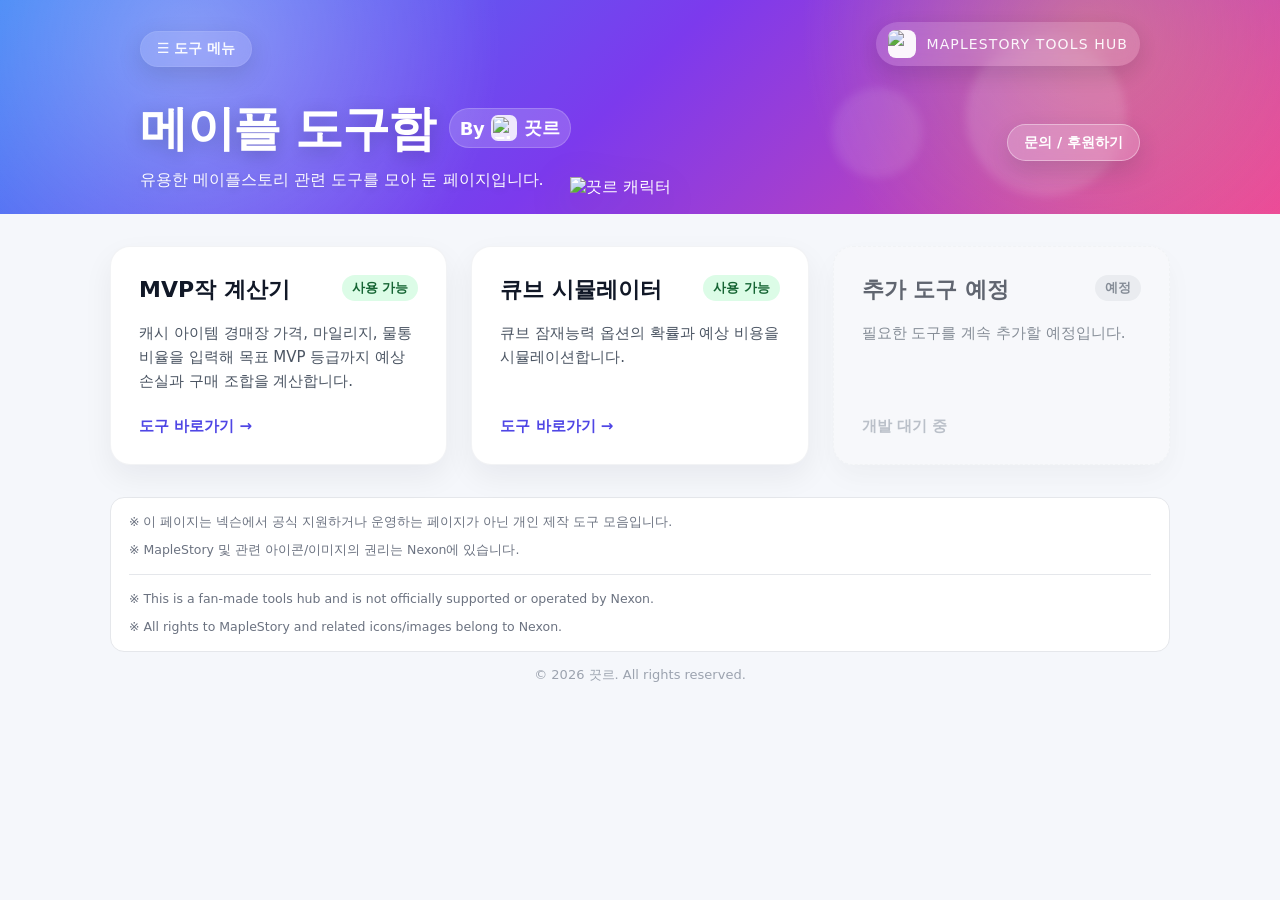
==== index.html @ 4e5eb86b "Add shared tools navigation menu" ====
<!DOCTYPE html>
<html lang="ko">

<head>
  <meta charset="UTF-8" />
  <meta name="viewport" content="width=device-width, initial-scale=1.0" />
  <title>메이플 도구함</title>
  <link rel="icon" type="image/jpeg" href="assets/favicon/favicon.jpg" />
  <link rel="stylesheet" href="css/styles.css" />
</head>

<body>
  <header class="hero">
    <div class="hero-bg-orb orb-one"></div>
    <div class="hero-bg-orb orb-two"></div>

    <div class="hero-content">
      <div class="hero-top-row">
        <nav class="tools-nav" aria-label="도구 메뉴">
          <button
            class="tools-menu-button"
            type="button"
            aria-expanded="false"
            aria-controls="toolsMenu"
          >
            ☰ 도구 메뉴
          </button>

          <div id="toolsMenu" class="tools-menu" hidden>
            <a class="tools-menu-item is-active" href="index.html">메인 페이지</a>
            <a class="tools-menu-item" href="mvp-calculator.html">MVP작 계산기</a>
            <a class="tools-menu-item" href="cube-simulator.html">큐브 시뮬레이터</a>
          </div>
        </nav>

        <div class="eyebrow brand-line">
          <img src="assets/brand/maple_logo.jpg" alt="MapleStory logo" class="brand-icon" />
          <span>MapleStory Tools Hub</span>
        </div>
      </div>

      <div class="hero-main-row">
        <div class="hero-text-block">
          <div class="hero-title-row">
            <h1>메이플 도구함</h1>
            <span class="creator">
              By
              <img src="assets/brand/elysium.png" alt="Elysium server icon" class="server-icon" />
              끗르
            </span>
          </div>

          <p class="subtitle">
            유용한 메이플스토리 관련 도구를 모아 둔 페이지입니다.
          </p>
        </div>

        <img src="assets/brand/character-cropped.png" alt="끗르 캐릭터" class="hero-character" />

        <div class="hero-side-block">
          <div class="support-menu-wrap">
            <button id="supportMenuBtn" class="support-button" type="button" aria-expanded="false"
              aria-controls="supportMenu">
              문의 / 후원하기
            </button>

            <!-- Replace these support links with the real Open KakaoTalk and PayPal URLs. -->
            <div id="supportMenu" class="support-menu" hidden>
              <a href="https://open.kakao.com/o/ssNHeD5d" target="_blank" rel="noopener noreferrer">오픈카톡</a>
              <a href="https://paypal.me/daey1" target="_blank" rel="noopener noreferrer">PayPal</a>
            </div>
          </div>
        </div>
      </div>
    </div>
  </header>

  <main class="container">
    <div class="hub-grid">
      <!-- Card 1: MVP작 계산기 -->
      <a href="mvp-calculator.html" class="hub-card">
        <div>
          <div class="hub-card-header">
            <h2 class="hub-card-title">MVP작 계산기</h2>
            <span class="hub-card-badge badge-active">사용 가능</span>
          </div>
          <p class="hub-card-desc">
            캐시 아이템 경매장 가격, 마일리지, 물통비율을 입력해 목표 MVP 등급까지 예상 손실과 구매 조합을 계산합니다.
          </p>
        </div>
        <div class="hub-card-footer">
          도구 바로가기 →
        </div>
      </a>

      <!-- Card 2: 큐브 시뮬레이터 -->
      <a href="cube-simulator.html" class="hub-card">
        <div>
          <div class="hub-card-header">
            <h2 class="hub-card-title">큐브 시뮬레이터</h2>
            <span class="hub-card-badge badge-active">사용 가능</span>
          </div>
          <p class="hub-card-desc">
            큐브 잠재능력 옵션의 확률과 예상 비용을 시뮬레이션합니다.
          </p>
        </div>
        <div class="hub-card-footer">
          도구 바로가기 →
        </div>
      </a>

      <!-- Card 3: 추가 도구 예정 -->
      <div class="hub-card disabled">
        <div>
          <div class="hub-card-header">
            <h2 class="hub-card-title">추가 도구 예정</h2>
            <span class="hub-card-badge badge-placeholder">예정</span>
          </div>
          <p class="hub-card-desc">
            필요한 도구를 계속 추가할 예정입니다.
          </p>
        </div>
        <div class="hub-card-footer">
          개발 대기 중
        </div>
      </div>
    </div>
  </main>

  <footer class="footer page-footer">
    <div class="footer-notices">
      <div class="footer-notices-ko">
        <p>※ 이 페이지는 넥슨에서 공식 지원하거나 운영하는 페이지가 아닌 개인 제작 도구 모음입니다.</p>
        <p>※ MapleStory 및 관련 아이콘/이미지의 권리는 Nexon에 있습니다.</p>
      </div>

      <hr class="footer-divider" />

      <div class="footer-notices-en">
        <p>※ This is a fan-made tools hub and is not officially supported or operated by Nexon.</p>
        <p>※ All rights to MapleStory and related icons/images belong to Nexon.</p>
      </div>
    </div>

    <div class="footer-copy">
      <p>© 2026 끗르. All rights reserved.</p>
    </div>
  </footer>
  <script>
    document.addEventListener("DOMContentLoaded", () => {
      // 도구Dropdown 메뉴 동작
      const toolsMenuButton = document.querySelector(".tools-menu-button");
      const toolsMenu = document.querySelector(".tools-menu");

      if (toolsMenuButton && toolsMenu) {
        toolsMenuButton.addEventListener("click", (event) => {
          event.stopPropagation();
          const isOpen = !toolsMenu.hidden;
          toolsMenu.hidden = isOpen;
          toolsMenuButton.setAttribute("aria-expanded", String(!isOpen));
        });

        document.addEventListener("click", (event) => {
          if (!toolsMenu.hidden && !event.target.closest(".tools-nav")) {
            toolsMenu.hidden = true;
            toolsMenuButton.setAttribute("aria-expanded", "false");
          }
        });

        document.addEventListener("keydown", (event) => {
          if (event.key === "Escape") {
            toolsMenu.hidden = true;
            toolsMenuButton.setAttribute("aria-expanded", "false");
          }
        });
      }

      // 문의 / 후원 메뉴 동작
      const supportMenuBtn = document.getElementById("supportMenuBtn");
      const supportMenu = document.getElementById("supportMenu");

      if (supportMenuBtn && supportMenu) {
        const closeMenu = () => {
          supportMenu.hidden = true;
          supportMenuBtn.setAttribute("aria-expanded", "false");
        };

        supportMenuBtn.addEventListener("click", (e) => {
          e.stopPropagation();
          const isHidden = supportMenu.hidden;
          supportMenu.hidden = !isHidden;
          supportMenuBtn.setAttribute("aria-expanded", isHidden ? "true" : "false");
        });

        // Close on clicking outside
        document.addEventListener("click", (e) => {
          if (!supportMenuBtn.contains(e.target) && !supportMenu.contains(e.target)) {
            closeMenu();
          }
        });

        // Close on Escape key
        document.addEventListener("keydown", (e) => {
          if (e.key === "Escape") {
            closeMenu();
          }
        });
      }
    });
  </script>
</body>

</html>
---- css/styles.css ----
@font-face {
  font-family: "Maplestory";
  src: url("../assets/fonts/Maplestory_Light.ttf") format("truetype");
  font-weight: 400;
  font-style: normal;
  font-display: swap;
}

@font-face {
  font-family: "Maplestory";
  src: url("../assets/fonts/Maplestory_Bold.ttf") format("truetype");
  font-weight: 700;
  font-style: normal;
  font-display: swap;
}

* {
  box-sizing: border-box;
}

html {
  overflow-x: hidden;
}

body {
  margin: 0;
  overflow-x: hidden;
  width: 100%;
  font-family: "Maplestory", system-ui, -apple-system, BlinkMacSystemFont, "Segoe UI", sans-serif;
  background: #f5f7fb;
  color: #1f2937;
}

h1,
h2,
h3,
button,
.item-name,
.cash-price,
.summary-value,
label span {
  font-weight: 700;
}

.subtitle,
.note,
.footer,
.item-meta {
  font-weight: 400;
}

/* --- Hero Section 시작 --- */
.hero {
  position: relative;
  overflow: hidden;
  background:
    radial-gradient(circle at 15% 20%, rgba(255, 255, 255, 0.32), transparent 28%),
    radial-gradient(circle at 85% 15%, rgba(252, 211, 77, 0.32), transparent 26%),
    linear-gradient(135deg, #3b82f6 0%, #7c3aed 48%, #ec4899 100%);
  color: white;
  padding: 22px 20px;
}

.hero::after {
  content: "";
  position: absolute;
  inset: auto -80px -110px -80px;
  height: 60px;
  background: rgba(255, 255, 255, 0.13);
  filter: blur(10px);
  transform: rotate(-3deg);
}

.hero-content {
  position: relative;
  z-index: 2;
  max-width: 1000px;
  margin: 0 auto;
}

.hero-bg-orb {
  position: absolute;
  border-radius: 999px;
  filter: blur(4px);
  opacity: 0.8;
  pointer-events: none;
}

.orb-one {
  width: 160px;
  height: 160px;
  right: 12%;
  top: 36px;
  background: rgba(255, 255, 255, 0.16);
}

.orb-two {
  width: 90px;
  height: 90px;
  right: 28%;
  bottom: 36px;
  background: rgba(255, 255, 255, 0.12);
}

.eyebrow {
  margin: 0 0 10px;
  font-size: 14px;
  opacity: 0.95;
  letter-spacing: 0.08em;
  text-transform: uppercase;
}

.brand-line {
  display: inline-flex;
  align-items: center;
  gap: 10px;
  padding: 8px 12px;
  border-radius: 999px;
  background: rgba(255, 255, 255, 0.16);
  backdrop-filter: blur(10px);
  box-shadow: 0 8px 24px rgba(15, 23, 42, 0.14);
}

.brand-icon {
  width: 28px;
  height: 28px;
  object-fit: cover;
  border-radius: 8px;
  background: white;
}

.hero-title-row {
  display: flex;
  align-items: center;
  gap: 14px;
  flex-wrap: wrap;
  margin: 10px 0 0;
}

.hero-title-row h1 {
  margin: 0;
}

h1 {
  font-size: clamp(30px, 4.5vw, 48px);
  line-height: 1.1;
  letter-spacing: -0.03em;
  text-shadow: 0 4px 18px rgba(15, 23, 42, 0.22);
}

.creator {
  display: inline-flex;
  align-items: center;
  gap: 7px;
  margin: 0;
  padding: 7px 11px;
  border-radius: 999px;
  font-size: clamp(14px, 2vw, 18px);
  font-weight: 800;
  letter-spacing: -0.02em;
  vertical-align: middle;
  background: rgba(255, 255, 255, 0.18);
  box-shadow: inset 0 0 0 1px rgba(255, 255, 255, 0.18);
}

.server-icon {
  width: 26px;
  height: 26px;
  object-fit: contain;
  border-radius: 7px;
  background: rgba(255, 255, 255, 0.85);
  padding: 2px;
}

.subtitle {
  max-width: 760px;
  margin: 12px 0 0;
  font-size: 16px;
  line-height: 1.6;
  opacity: 0.96;
  text-shadow: 0 2px 10px rgba(15, 23, 42, 0.16);
}

/* --- Hero Section 끝 --- */

.container {
  max-width: 1100px;
  margin: 32px auto;
  padding: 0 20px;
}

.card {
  background: white;
  border-radius: 20px;
  padding: 24px;
  margin-bottom: 24px;
  box-shadow: 0 12px 30px rgba(15, 23, 42, 0.08);
}

.card h2 {
  margin: 0 0 20px;
  font-size: 24px;
}

.card h3 {
  margin-top: 28px;
}

.input-grid {
  display: grid;
  grid-template-columns: repeat(3, minmax(0, 1fr));
  gap: 18px;
}

label span {
  display: block;
  margin-bottom: 8px;
  color: #374151;
}

.input-with-unit {
  display: flex;
  align-items: center;
  gap: 8px;
}

.input-with-unit input,
.auction-input {
  width: 100%;
  padding: 12px 14px;
  border: 1px solid #d1d5db;
  border-radius: 12px;
  font-size: 15px;
  outline: none;
}

.input-with-unit input:focus,
.auction-input:focus {
  border-color: #6366f1;
  box-shadow: 0 0 0 3px rgba(99, 102, 241, 0.15);
}

.input-with-unit span {
  white-space: nowrap;
  margin: 0;
  font-weight: 600;
  color: #6b7280;
}

/* --- 입력 관련 CSS --- */
.select-input {
  width: 100%;
  padding: 12px 14px;
  border: 1px solid #d1d5db;
  border-radius: 12px;
  font-size: 15px;
  outline: none;
  background: white;
  color: #1f2937;
  font-family: inherit;
}

.select-input:focus {
  border-color: #6366f1;
  box-shadow: 0 0 0 3px rgba(99, 102, 241, 0.15);
}

.computed-mvp-box {
  margin-top: 20px;
  padding: 16px 18px;
  border: 1px solid #e5e7eb;
  border-radius: 16px;
  background: linear-gradient(180deg, #f9fafb, #ffffff);
}

.computed-mvp-box span {
  display: block;
  margin-bottom: 7px;
  color: #6b7280;
  font-size: 14px;
  font-weight: 700;
}

.computed-mvp-box strong {
  display: block;
  margin-bottom: 6px;
  color: #111827;
  font-size: 22px;
  font-weight: 700;
}

.computed-mvp-box small {
  display: block;
  color: #6b7280;
  line-height: 1.45;
}

/* --- 끝 --- */

.section-header {
  display: flex;
  justify-content: space-between;
  gap: 16px;
  align-items: flex-start;
}

.section-help {
  margin: -8px 0 20px;
  padding-left: 20px;
  color: #6b7280;
  line-height: 1.6;
}

.section-help li {
  margin-bottom: 4px;
}

.item-list {
  display: grid;
  gap: 12px;
}

.item-row {
  display: grid;
  grid-template-columns: 56px minmax(160px, 1fr) minmax(72px, 110px) minmax(120px, 0.8fr);
  gap: 14px;
  align-items: center;
  padding: 14px;
  border: 1px solid #e5e7eb;
  border-radius: 16px;
  background: #fafafa;
  min-width: 0;
}

.item-icon {
  width: 48px;
  height: 48px;
  object-fit: contain;
  background: white;
  border-radius: 12px;
  border: 1px solid #e5e7eb;
  padding: 6px;
}

.item-info {
  min-width: 0;
}

.item-name {
  font-weight: 800;
  min-width: 0;
  white-space: nowrap;
  overflow: hidden;
  text-overflow: ellipsis;
  word-break: keep-all;
}

.cash-price {
  font-weight: 800;
  color: #111827;
  white-space: nowrap;
  overflow: hidden;
  text-overflow: ellipsis;
  min-width: 0;
  font-size: 14px;
}

.auction-input {
  min-width: 0;
}

.auction-container {
  display: flex;
  gap: 6px;
  min-width: 0;
}

.auction-container .auction-input {
  flex: 1;
  min-width: 0;
}

.btn-reset-auction {
  width: 38px;
  min-width: 38px;
  height: 42px;
  padding: 0;
  border-radius: 12px;
  background: #f3f4f6;
  color: #6b7280;
  border: 1px solid #d1d5db;
  box-shadow: none;
  font-size: 16px;
}

.btn-reset-auction:hover {
  background: #e5e7eb;
  transform: none;
}

/* --- Item Groups 스타일 시작 --- */
.item-groups {
  display: grid;
  grid-template-columns: 1fr 1fr;
  gap: 18px;
}

.item-group {
  border: 1px solid #e5e7eb;
  border-radius: 18px;
  background: #ffffff;
  overflow: hidden;
}

.item-group-header {
  padding: 16px 18px 14px;
  background: #f9fafb;
  border-bottom: 1px solid #e5e7eb;
}

.item-group-header h3 {
  margin: 0;
  font-size: 18px;
}

.item-group-header p {
  margin: 6px 0 0;
  color: #6b7280;
  font-size: 14px;
  line-height: 1.45;
}

.grouped-item-list {
  display: grid;
  gap: 10px;
  max-height: 520px;
  overflow-y: auto;
  padding: 14px;
}

.grouped-item-list .item-row {
  grid-template-columns: 48px minmax(120px, 0.75fr) minmax(72px, 95px) minmax(130px, 1fr);
  gap: 6px;
  padding: 8px;
}

.grouped-item-list .item-icon {
  width: 44px;
  height: 44px;
}

.grouped-item-list::-webkit-scrollbar {
  width: 8px;
}

.grouped-item-list::-webkit-scrollbar-track {
  background: #f3f4f6;
  border-radius: 999px;
}

.grouped-item-list::-webkit-scrollbar-thumb {
  background: #c7d2fe;
  border-radius: 999px;
}

.grouped-item-list::-webkit-scrollbar-thumb:hover {
  background: #a5b4fc;
}

/* --- Item Groups 스타일 끝 --- */

.item-meta {
  margin-top: 4px;
  color: #6b7280;
  font-size: 14px;
}

.badge {
  display: inline-block;
  margin-left: 6px;
  padding: 3px 8px;
  border-radius: 999px;
  font-size: 12px;
  font-weight: 700;
  background: #ede9fe;
  color: #6d28d9;
}

.actions {
  display: flex;
  gap: 12px;
  margin-bottom: 24px;
}

button {
  border: 0;
  border-radius: 14px;
  padding: 14px 20px;
  font-size: 16px;
  cursor: pointer;
  background: #4f46e5;
  color: white;
  box-shadow: 0 10px 20px rgba(79, 70, 229, 0.25);
}

button:hover {
  transform: translateY(-1px);
}

button.secondary {
  background: white;
  color: #374151;
  border: 1px solid #d1d5db;
  box-shadow: none;
}

.hidden {
  display: none;
}

.summary-grid {
  display: grid;
  grid-template-columns: repeat(4, minmax(0, 1fr));
  gap: 14px;
}

.summary-box {
  padding: 16px;
  border-radius: 16px;
  background: #f3f4f6;
}

.summary-label {
  font-size: 13px;
  color: #6b7280;
  margin-bottom: 8px;
}

.summary-value {
  font-size: 20px;
  color: #111827;
}

.table-wrap {
  overflow-x: auto;
}

table {
  width: 100%;
  border-collapse: collapse;
  min-width: 760px;
}

th,
td {
  padding: 12px;
  border-bottom: 1px solid #e5e7eb;
  text-align: left;
}

th {
  background: #f9fafb;
  color: #374151;
}

.note {
  margin-top: 18px;
  color: #6b7280;
  line-height: 1.6;
}

.footer {
  max-width: 1100px;
  margin: 20px auto 40px;
  padding: 0 20px;
  color: #6b7280;
  font-size: 14px;
}

.footer-notices {
  max-width: 1100px;
  margin: 0 auto;
  padding: 14px 18px;
  border-radius: 14px;
  background: #ffffff;
  border: 1px solid #e5e7eb;
  line-height: 1.6;
  font-size: 12.5px;
}

.footer-notices-ko,
.footer-notices-en {
  background: transparent;
  border: 0;
  border-radius: 0;
  padding: 0;
  margin: 0;
}

.footer-notices p {
  margin: 0 0 8px;
}

.footer-notices p:last-child {
  margin-bottom: 0;
}

.footer-copy {
  margin-top: 14px;
  text-align: center;
  color: #9ca3af;
  font-size: 13px;
}

.footer-copy p {
  margin: 0;
}

.footer-divider {
  border: 0;
  border-top: 1px solid #e5e7eb;
  margin: 14px 0;
}

.mvp-target-area {
  margin-top: 28px;
  padding-top: 22px;
  border-top: 1px solid #e5e7eb;
}

.mvp-target-header {
  display: flex;
  justify-content: space-between;
  gap: 16px;
  align-items: end;
  margin-bottom: 14px;
}

.mvp-target-header h3 {
  margin: 0;
  font-size: 20px;
}

.mvp-target-header p {
  margin: 0;
  color: #6b7280;
  font-size: 14px;
}

.mvp-tier-list {
  display: grid;
  grid-template-columns: repeat(5, minmax(0, 1fr));
  gap: 12px;
}

.mvp-tier-button {
  display: flex;
  flex-direction: column;
  align-items: center;
  gap: 7px;
  padding: 14px 10px;
  border-radius: 18px;
  border: 1px solid #e5e7eb;
  background: #ffffff;
  color: #374151;
  cursor: pointer;
  box-shadow: none;
  transition: 0.18s ease;
}

.mvp-tier-button:hover {
  transform: translateY(-2px);
  border-color: #a5b4fc;
  box-shadow: 0 10px 24px rgba(79, 70, 229, 0.14);
}

.mvp-tier-button.active {
  border-color: #6366f1;
  background: linear-gradient(180deg, #eef2ff, #ffffff);
  box-shadow: 0 12px 26px rgba(79, 70, 229, 0.18);
}

.mvp-tier-button img {
  width: 46px;
  height: 46px;
  object-fit: contain;
}

.mvp-tier-button span {
  font-weight: 700;
  font-size: 15px;
}

.mvp-tier-button small {
  color: #6b7280;
  font-size: 12px;
}

.fee-display {
  min-height: 72px;
  padding: 12px 14px;
  border: 1px solid #e5e7eb;
  border-radius: 14px;
  background: #f9fafb;
}

.inline-title {
  display: flex;
  align-items: baseline;
  gap: 6px;
  margin-bottom: 6px;
  font-weight: 700;
  color: #374151;
}

.inline-title strong {
  font-size: 15px;
  color: #374151;
}

.fee-display small {
  display: block;
  color: #6b7280;
  line-height: 1.35;
}

.checkbox-row {
  display: flex;
  align-items: center;
  gap: 12px;
  min-height: 72px;
  padding: 12px 14px;
  border: 1px solid #e5e7eb;
  border-radius: 14px;
  background: #f9fafb;
  cursor: pointer;
}

.checkbox-row input {
  width: 18px;
  height: 18px;
  accent-color: #6366f1;
  flex-shrink: 0;
}

.checkbox-row span {
  display: block;
  margin: 0 0 5px;
  font-weight: 700;
  color: #374151;
}

.checkbox-row small {
  display: block;
  color: #6b7280;
  line-height: 1.35;
}

/* --- note list 스타일 --- */
.note ul {
  margin: 18px 0 0;
  padding-left: 22px;
  color: #6b7280;
  line-height: 1.7;
}

.note li {
  margin-bottom: 6px;
}

/* --- 커스텀 아이템 추가 섹션 CSS --- */
.custom-item-grid {
  display: grid;
  grid-template-columns: minmax(180px, 1fr) minmax(160px, 0.8fr) minmax(220px, 1fr) auto;
  gap: 14px;
  align-items: end;
}

.text-input {
  width: 100%;
  padding: 12px 14px;
  border: 1px solid #d1d5db;
  border-radius: 12px;
  font-size: 15px;
  outline: none;
  font-family: inherit;
}

.text-input:focus {
  border-color: #6366f1;
  box-shadow: 0 0 0 3px rgba(99, 102, 241, 0.15);
}

.compact-checkbox {
  min-height: auto;
  margin: 0;
}

.add-item-button {
  white-space: nowrap;
  height: 46px;
  padding: 0 18px;
}

/* --- 미디어 쿼리 --- */
@media (max-width: 980px) {
  .item-groups {
    grid-template-columns: 1fr;
  }

  .custom-item-grid {
    grid-template-columns: 1fr 1fr;
  }

  .add-item-button {
    grid-column: 1 / -1;
  }
}

@media (max-width: 820px) {
  .input-grid {
    grid-template-columns: 1fr;
  }

  .item-row {
    grid-template-columns: 48px 1fr;
  }

  .cash-price,
  .auction-input {
    grid-column: 2;
  }

  .summary-grid {
    grid-template-columns: 1fr 1fr;
  }

  .mvp-tier-list {
    grid-template-columns: repeat(3, minmax(0, 1fr));
  }

  .mvp-target-header {
    display: block;
  }

  .mvp-target-header p {
    margin-top: 6px;
  }

  /* --- grouped-item-list 반응형 스타일 --- */
  .grouped-item-list .item-row {
    grid-template-columns: 48px minmax(0, 1fr) auto;
    grid-template-areas:
      "icon info price"
      "icon input input";
    gap: 8px 10px;
    align-items: center;
  }

  .grouped-item-list .item-icon {
    grid-area: icon;
  }

  .grouped-item-list .item-info {
    grid-area: info;
  }

  .grouped-item-list .cash-price {
    grid-area: price;
    font-size: 13px;
    text-align: right;
  }

  .grouped-item-list .auction-input {
    grid-area: input;
    width: 100%;
  }
}

@media (max-width: 620px) {
  .brand-line {
    font-size: 12px;
  }

  .custom-item-grid {
    grid-template-columns: 1fr;
  }
}

@media (max-width: 520px) {
  .summary-grid {
    grid-template-columns: 1fr;
  }

  .actions {
    flex-direction: column;
  }

  .mvp-tier-list {
    grid-template-columns: repeat(2, minmax(0, 1fr));
  }
}

@media (max-width: 420px) {
  .grouped-item-list .cash-price {
    max-width: 76px;
    overflow: hidden;
    text-overflow: ellipsis;
    white-space: nowrap;
  }
}

button.save-button {
  background: #059669;
  color: white;
  box-shadow: 0 10px 20px rgba(5, 150, 105, 0.22);
}

.strategy-select-row {
  display: flex;
  align-items: center;
  gap: 12px;
  margin: 8px 0 10px;
}

.strategy-select-row label {
  font-weight: 700;
  color: #374151;
  white-space: nowrap;
}

.strategy-select-row .select-input {
  max-width: 360px;
}

.strategy-description {
  margin: 0 0 16px;
  color: #6b7280;
  line-height: 1.6;
}

/* 계산결과 요약 */
.strategy-summary-sentence {
  margin-top: 16px;
  padding: 16px 18px;
  border-radius: 16px;
  background: linear-gradient(135deg, #fff7ed, #fffbeb);
  border: 1px solid #fed7aa;
  color: #92400e;
  font-weight: 700;
  line-height: 1.65;
  box-shadow: 0 8px 20px rgba(146, 64, 14, 0.08);
}

.strategy-summary-sentence .summary-title {
  margin-bottom: 6px;
  font-weight: 800;
}

.strategy-summary-sentence .summary-detail {
  font-weight: 700;
}

@media (max-width: 620px) {
  .strategy-select-row {
    display: block;
  }

  .strategy-select-row label {
    display: block;
    margin-bottom: 8px;
  }

  .strategy-select-row .select-input {
    max-width: none;
  }
}

/* 메소마켓 */
.meso-market-card {
  margin-top: 24px;
}

.meso-market-grid {
  display: grid;
  grid-template-columns: minmax(180px, 1fr) minmax(180px, 1fr) minmax(180px, 1fr) auto;
  gap: 14px;
  align-items: end;
}

.meso-market-result {
  margin-top: 22px;
}

@media (max-width: 980px) {
  .meso-market-grid {
    grid-template-columns: 1fr 1fr;
  }

  .meso-market-grid button {
    grid-column: 1 / -1;
  }
}

@media (max-width: 620px) {
  .meso-market-grid {
    grid-template-columns: 1fr;
  }
}

/* --- 메이플 도구함 허브 추가 스타일 --- */
.hero-top-row {
  display: flex;
  justify-content: space-between;
  align-items: center;
  flex-wrap: wrap;
  gap: 12px;
  margin-bottom: 16px;
}

.hero-nav-pill {
  display: inline-flex;
  align-items: center;
  gap: 8px;
  padding: 8px 16px;
  border-radius: 999px;
  background: rgba(255, 255, 255, 0.14);
  backdrop-filter: blur(10px);
  box-shadow: 0 8px 24px rgba(15, 23, 42, 0.14);
  color: rgba(255, 255, 255, 0.95);
  font-size: 14px;
  font-weight: 700;
  text-decoration: none;
  transition: all 0.25s ease;
  border: 1px solid rgba(255, 255, 255, 0.08);
  white-space: nowrap;
}

.hero-nav-pill.back-link:hover {
  background: rgba(255, 255, 255, 0.22);
  color: white;
  transform: translateX(-3px);
}

/* --- 상단 도구Dropdown 메뉴 스타일 --- */
.tools-nav {
  position: relative;
  display: inline-block;
  z-index: 80;
}

.tools-menu-button {
  display: inline-flex;
  align-items: center;
  gap: 8px;
  padding: 8px 16px;
  border-radius: 999px;
  background: rgba(255, 255, 255, 0.14);
  backdrop-filter: blur(10px);
  box-shadow: 0 8px 24px rgba(15, 23, 42, 0.14);
  color: rgba(255, 255, 255, 0.95);
  font-size: 14px;
  font-weight: 700;
  cursor: pointer;
  transition: all 0.25s ease;
  border: 1px solid rgba(255, 255, 255, 0.08);
  white-space: nowrap;
  font-family: inherit;
}

.tools-menu-button:hover,
.tools-menu-button:focus {
  background: rgba(255, 255, 255, 0.22);
  color: white;
  transform: translateY(-1px);
  outline: none;
}

.tools-menu[hidden] {
  display: none !important;
}

.tools-menu {
  position: absolute;
  top: calc(100% + 8px);
  left: 0;
  min-width: 180px;
  padding: 8px;
  border-radius: 16px;
  background: rgba(255, 255, 255, 0.97);
  border: 1px solid rgba(148, 163, 184, 0.28);
  box-shadow: 0 16px 34px rgba(31, 41, 55, 0.18);
  z-index: 999;
  display: flex;
  flex-direction: column;
  gap: 3px;
}

.tools-menu-item {
  display: block;
  padding: 9px 11px;
  border-radius: 11px;
  color: #374151;
  text-decoration: none;
  font-weight: 700;
  white-space: nowrap;
  transition: all 0.2s ease;
  font-size: 0.88rem;
  text-align: left;
}

.tools-menu-item:hover {
  background: rgba(124, 58, 237, 0.09);
  color: #5b21b6;
}

.tools-menu-item.is-active {
  background: rgba(124, 58, 237, 0.12);
  border: 1px solid rgba(124, 58, 237, 0.28);
  color: #5b21b6;
}

.hub-grid {
  display: grid;
  grid-template-columns: repeat(auto-fit, minmax(320px, 1fr));
  gap: 24px;
  margin-top: 12px;
}

.hub-card {
  display: flex;
  flex-direction: column;
  justify-content: space-between;
  background: white;
  border-radius: 20px;
  padding: 28px;
  box-shadow: 0 12px 30px rgba(15, 23, 42, 0.06);
  border: 1px solid rgba(229, 231, 235, 0.5);
  text-decoration: none;
  color: inherit;
  transition: all 0.3s cubic-bezier(0.4, 0, 0.2, 1);
  position: relative;
  overflow: hidden;
}

.hub-card::before {
  content: '';
  position: absolute;
  top: 0;
  left: 0;
  width: 100%;
  height: 4px;
  background: linear-gradient(90deg, #3b82f6, #7c3aed);
  opacity: 0;
  transition: opacity 0.3s ease;
}

.hub-card:hover:not(.disabled) {
  transform: translateY(-6px);
  box-shadow: 0 20px 40px rgba(15, 23, 42, 0.12);
  border-color: rgba(99, 102, 241, 0.35);
}

.hub-card:hover:not(.disabled)::before {
  opacity: 1;
}

.hub-card.disabled {
  opacity: 0.65;
  cursor: not-allowed;
  background: #f9fafb;
  border-style: dashed;
}

.hub-card-header {
  display: flex;
  justify-content: space-between;
  align-items: flex-start;
  margin-bottom: 16px;
  gap: 12px;
}

.hub-card-title {
  font-size: 22px;
  font-weight: 800;
  margin: 0;
  color: #111827;
}

.hub-card-badge {
  padding: 4px 10px;
  border-radius: 999px;
  font-size: 13px;
  font-weight: 700;
  white-space: nowrap;
}

.badge-active {
  background: #dcfce7;
  color: #166534;
}

.badge-pending {
  background: #fef3c7;
  color: #92400e;
}

.badge-placeholder {
  background: #e5e7eb;
  color: #4b5563;
}

.hub-card-desc {
  font-size: 15px;
  color: #4b5563;
  line-height: 1.6;
  margin: 0 0 24px 0;
}

.hub-card-footer {
  display: flex;
  align-items: center;
  gap: 6px;
  font-weight: 700;
  color: #4f46e5;
  font-size: 15px;
  transition: transform 0.2s ease;
}

.hub-card:hover:not(.disabled) .hub-card-footer {
  transform: translateX(4px);
}

.hub-card.disabled .hub-card-footer {
  color: #9ca3af;
}

/* 큐브 시뮬레이터 back home 버튼 */
.back-home-btn {
  display: inline-block;
  padding: 14px 28px;
  font-weight: 700;
  font-size: 16px;
  border-radius: 14px;
  background: #4f46e5;
  color: white;
  text-decoration: none;
  box-shadow: 0 10px 20px rgba(79, 70, 229, 0.25);
  transition: all 0.2s ease;
  border: none;
}

.back-home-btn:hover {
  transform: translateY(-2px);
  box-shadow: 0 12px 24px rgba(79, 70, 229, 0.35);
}

/* 애니메이션 */
@keyframes pulse {

  0%,
  100% {
    transform: scale(1);
    opacity: 1;
  }

  50% {
    transform: scale(1.08);
    opacity: 0.95;
  }
}

/* --- 큐브 시뮬레이터 전용 스타일 --- */
.cube-layout {
  display: grid;
  grid-template-columns: 340px 1fr;
  gap: 24px;
  align-items: start;
}

@media (max-width: 960px) {
  .cube-layout {
    grid-template-columns: 1fr;
  }
}

.cube-sim-card {
  background: white;
  border-radius: 20px;
  padding: 24px;
  margin-bottom: 24px;
  box-shadow: 0 12px 30px rgba(15, 23, 42, 0.06);
  border: 1px solid rgba(229, 231, 235, 0.5);
}

.cube-sim-card h2 {
  margin: 0 0 18px;
  font-size: 20px;
  color: #111827;
  border-bottom: 2px solid #f3f4f6;
  padding-bottom: 8px;
}

.cube-control-grid {
  display: grid;
  grid-template-columns: 1fr;
  gap: 16px;
}

.cube-control-row {
  display: grid;
  grid-template-columns: 1fr 1fr;
  gap: 12px;
}

.cube-radio-group {
  display: flex;
  flex-direction: column;
  gap: 8px;
  margin-top: 6px;
}

.cube-radio-btn {
  display: inline-flex;
  align-items: center;
  position: relative;
  cursor: pointer;
}

.cube-radio-btn input[type="radio"] {
  position: absolute;
  opacity: 0;
  pointer-events: none;
}

.cube-radio-btn span {
  display: inline-flex;
  align-items: center;
  width: 100%;
  padding: 10px 14px;
  border-radius: 12px;
  border: 1px solid #d1d5db;
  background: white;
  color: #374151;
  font-size: 14px;
  font-weight: 700;
  transition: all 0.2s ease;
}

.cube-radio-btn input[type="radio"]:checked+span {
  background: #f0fdf4;
  border-color: #16a34a;
  color: #15803d;
  box-shadow: 0 0 0 3px rgba(22, 163, 74, 0.1);
}

.cube-stat-grid {
  display: grid;
  grid-template-columns: repeat(3, minmax(0, 1fr));
  gap: 8px;
  margin-top: 6px;
}

.cube-stat-grid .cube-radio-btn span {
  padding: 8px 10px;
  font-size: 13px;
  justify-content: center;
}

/* 큐브 옵션 결과 디스플레이 */
.cube-result-grid {
  display: grid;
  grid-template-columns: repeat(3, minmax(0, 1fr));
  gap: 16px;
  margin-top: 16px;
}

@media (max-width: 680px) {
  .cube-result-grid {
    grid-template-columns: 1fr;
  }
}

.cube-option-box {
  background: #111827;
  border-radius: 16px;
  border: 2px solid #1f2937;
  position: relative;
  overflow: hidden;
  box-shadow: 0 10px 25px rgba(0, 0, 0, 0.15);
  transition: all 0.25s cubic-bezier(0.4, 0, 0.2, 1);
  min-height: 140px;
}

.cube-option-box.current {
  border-color: #4f46e5;
  box-shadow: 0 10px 30px rgba(79, 70, 229, 0.18);
}

.cube-option-box.candidate {
  cursor: pointer;
}

.cube-option-box.candidate:hover {
  transform: translateY(-4px);
  border-color: #10b981;
  box-shadow: 0 16px 36px rgba(16, 185, 129, 0.2);
}

.cube-option-box.candidate:active {
  transform: translateY(-1px);
}

.cube-option-title {
  padding: 6px 12px;
  background: #1f2937;
  color: #9ca3af;
  font-size: 12px;
  font-weight: 800;
  text-align: center;
  letter-spacing: 0.05em;
  text-transform: uppercase;
  border-bottom: 1px solid #374151;
}

.cube-option-box.current .cube-option-title {
  background: #4f46e5;
  color: white;
  border-bottom-color: #6366f1;
}

.cube-option-box.candidate .cube-option-title {
  background: #10b981;
  color: white;
  border-bottom-color: #34d399;
}

.cube-option-inner {
  padding: 16px;
  display: flex;
  flex-direction: column;
  gap: 8px;
}

.cube-line {
  color: #e5e7eb;
  font-size: 14px;
  font-weight: 700;
  line-height: 1.5;
  padding: 4px 8px;
  border-radius: 8px;
  background: rgba(255, 255, 255, 0.03);
  border: 1px solid rgba(255, 255, 255, 0.05);
  white-space: nowrap;
  overflow: hidden;
  text-overflow: ellipsis;
  transition: all 0.2s ease;
}

.cube-line.hit {
  color: #fbbf24;
  background: rgba(251, 191, 36, 0.08);
  border-color: rgba(251, 191, 36, 0.25);
  text-shadow: 0 0 8px rgba(251, 191, 36, 0.3);
}

/* 골드 히트 글로우 애니메이션 */
.cube-option-box.auto-hit {
  border-color: #f59e0b;
  box-shadow:
    0 0 20px rgba(245, 158, 11, 0.35),
    0 0 40px rgba(245, 158, 11, 0.15),
    0 12px 30px rgba(0, 0, 0, 0.25);
}

.cube-option-box.auto-hit-flash {
  animation: autoHitGlowFlash 0.8s ease-out;
}

@keyframes autoHitGlowFlash {
  0% {
    box-shadow: 0 0 0 rgba(245, 158, 11, 0);
  }

  50% {
    box-shadow:
      0 0 30px rgba(245, 158, 11, 0.85),
      0 0 60px rgba(245, 158, 11, 0.45);
  }

  100% {
    box-shadow:
      0 0 20px rgba(245, 158, 11, 0.35),
      0 0 40px rgba(245, 158, 11, 0.15);
  }
}

/* 큐브 통계 */
.cube-stats-grid {
  display: grid;
  grid-template-columns: repeat(auto-fit, minmax(180px, 1fr));
  gap: 16px;
  margin-top: 8px;
}

.cube-stat-box {
  background: #f9fafb;
  border-radius: 14px;
  padding: 14px 16px;
  border: 1px solid #e5e7eb;
}

.cube-stat-label {
  font-size: 13px;
  color: #6b7280;
  margin-bottom: 6px;
  font-weight: 700;
}

.cube-stat-value {
  font-size: 18px;
  color: #111827;
  font-weight: 800;
}

/* 큐브 로그 */
.cube-log {
  font-family: ui-monospace, SFMono-Regular, Menlo, Monaco, Consolas, monospace;
  font-size: 12px;
  background: #111827;
  color: #10b981;
  padding: 12px;
  border-radius: 12px;
  max-height: 220px;
  overflow-y: auto;
  white-space: pre-wrap;
  border: 1px solid #1f2937;
  line-height: 1.6;
}

.cube-log::-webkit-scrollbar {
  width: 8px;
}

.cube-log::-webkit-scrollbar-track {
  background: #111827;
}

.cube-log::-webkit-scrollbar-thumb {
  background: #374151;
  border-radius: 999px;
}

.cube-log::-webkit-scrollbar-thumb:hover {
  background: #4b5563;
}

/* 자동 설정 영역 */
.auto-settings-area {
  margin-top: 16px;
  padding-top: 16px;
  border-top: 1px dashed #e5e7eb;
}

.auto-goal-inputs {
  display: grid;
  grid-template-columns: repeat(auto-fit, minmax(120px, 1fr));
  gap: 12px;
  margin-top: 10px;
}

.auto-goal-inputs label {
  display: flex;
  flex-direction: column;
  gap: 6px;
}

.auto-goal-inputs select,
.auto-goal-inputs input {
  padding: 8px 10px;
  border-radius: 10px;
  border: 1px solid #d1d5db;
  font-size: 13px;
  font-family: inherit;
}

/* 큐브 시뮬레이터 신규 자동설정 & 출처 링크 스타일 */
.hero-source-link {
  font-size: 11px;
  color: rgba(255, 255, 255, 0.6);
  text-decoration: none;
  transition: color 0.2s ease;
  margin-top: 4px;
  max-width: 100%;
  word-break: keep-all;
}

.hero-source-link:hover {
  color: rgba(255, 255, 255, 0.95);
  text-decoration: underline;
}

.goal-line-grid {
  grid-template-columns: 1fr !important;
}

.goal-category-grid {
  grid-template-columns: 2fr 1fr !important;
}

@media (max-width: 640px) {
  .goal-category-grid {
    grid-template-columns: 1fr !important;
  }
}

/* 큐브 설명 헬퍼 텍스트 */
.cube-helper-text {
  font-size: 11.5px;
  color: #374151;
  /* Darker neutral for improved readability */
  line-height: 1.5;
  margin-top: 8px;
  background: rgba(243, 244, 246, 0.5);
  padding: 8px 12px;
  border-radius: 8px;
  border: 1px solid #e5e7eb;
}

.cube-helper-text .cube-helper-note {
  font-size: 11px;
  color: #374151;
  /* Slightly darker and stronger note */
  font-weight: 500;
  display: block;
  margin-top: 4px;
}

/* 큐브 자동 돌리기 상태 영역 */
.cube-status-message {
  margin-top: 14px;
  padding: 12px 14px;
  border-radius: 10px;
  font-size: 13.5px;
  font-weight: 700;
  line-height: 1.5;
}

.cube-status-success {
  background: #ecfdf5;
  color: #047857;
  border: 1px solid #a7f3d0;
}

.cube-status-warning {
  background: #fffbeb;
  color: #b45309;
  border: 1px solid #fde68a;
}

/* 큐브 결과 레이아웃 Refinement */
.cube-result-header-row {
  display: flex;
  justify-content: space-between;
  align-items: center;
  gap: 24px;
  margin-bottom: 24px;
}

.cube-current-option-card {
  flex: 1;
  max-width: calc(33.333% - 11px);
  min-width: 250px;
}

.cube-action-row {
  display: flex;
  flex-wrap: nowrap;
  gap: 8px;
  align-items: center;
  justify-content: flex-end;
}

.cube-action-row button {
  padding: 8px 12px;
  font-size: 0.86rem;
  white-space: nowrap;
}

.cube-candidate-grid {
  display: grid;
  grid-template-columns: repeat(3, minmax(0, 1fr));
  gap: 16px;
}

.cube-candidate-card {
  min-width: 0;
}

/* 최근 로그 Refinement */
.cube-log-entry {
  background: rgba(255, 255, 255, 0.02);
  border: 1px solid rgba(255, 255, 255, 0.05);
  border-radius: 8px;
  padding: 8px 12px;
  margin-bottom: 8px;
  transition: all 0.2s ease;
}

.cube-log-entry:hover {
  background: rgba(255, 255, 255, 0.04);
}

.cube-log-title {
  font-size: 11px;
  color: #9ca3af;
  font-weight: 700;
  margin-bottom: 4px;
  display: flex;
  align-items: center;
  gap: 6px;
}

.cube-log-line {
  font-size: 12px;
  color: #e5e7eb;
  padding: 1px 0;
  display: flex;
  align-items: center;
  gap: 6px;
}

.cube-log-entry.hit {
  background: rgba(251, 191, 36, 0.06);
  border-color: rgba(251, 191, 36, 0.2);
}

.cube-log-entry.hit .cube-log-title {
  color: #fbbf24;
}

.cube-log-badge {
  background: #fbbf24;
  color: #111827;
  font-size: 9px;
  font-weight: 800;
  padding: 1px 4px;
  border-radius: 4px;
  text-transform: uppercase;
}

/* 큐브 로그 헤더 및 컨트롤 */
.cube-log-header {
  display: flex;
  justify-content: space-between;
  align-items: center;
  border-bottom: 2px solid #f3f4f6;
  padding-bottom: 8px;
  margin-bottom: 18px;
  flex-wrap: wrap;
  gap: 12px;
}

.cube-log-header h2.cube-log-title {
  margin: 0;
  border-bottom: none;
  padding-bottom: 0;
  font-size: 20px;
}

.cube-log-controls {
  display: flex;
  align-items: center;
  gap: 8px;
  flex-wrap: wrap;
}

.log-limit-control {
  display: flex;
  align-items: center;
  gap: 6px;
  font-size: 0.82rem;
  color: #4b5563;
  font-weight: 700;
}

.compact-select {
  padding: 4px 8px;
  border-radius: 8px;
  border: 1px solid #d1d5db;
  font-size: 0.82rem;
  background-color: white;
  cursor: pointer;
  outline: none;
}

.log-toggle-button,
.log-clear-button {
  padding: 6px 10px;
  font-size: 0.82rem;
  font-weight: 700;
  border-radius: 999px;
  border: 1px solid #4f46e5;
  background: transparent;
  color: #4f46e5;
  cursor: pointer;
  transition: all 0.2s ease;
  white-space: nowrap;
}

.log-toggle-button:hover {
  background: #4f46e5;
  color: white;
}

.log-clear-button {
  border-color: #6b7280;
  color: #6b7280;
}

.log-clear-button:hover {
  background: #6b7280;
  color: white;
}

/* 큐브 로그 💡 히트 아이콘 및 엠프티 상태 */
.cube-log-hit-icon {
  font-size: 11px;
  margin-left: 4px;
  display: inline-flex;
  align-items: center;
  justify-content: center;
}

.cube-log-empty {
  color: #9ca3af;
  font-size: 13px;
  text-align: center;
  padding: 24px 12px;
  font-weight: 700;
  line-height: 1.5;
}

/* Option lines with potential grade icons styling */
.cube-line {
  display: flex !important;
  align-items: center;
  gap: 6px;
}

.potential-grade-icon {
  width: 12px;
  height: 12px;
  object-fit: contain;
  flex: 0 0 auto;
}

@media (max-width: 820px) {
  .cube-result-header-row {
    flex-direction: column;
    align-items: stretch;
    gap: 16px;
  }

  .cube-current-option-card {
    max-width: 100%;
    width: 100%;
  }

  .cube-action-row {
    flex-wrap: wrap;
    justify-content: stretch;
  }

  .cube-action-row button {
    flex: 1 1 auto;
  }

  .cube-candidate-grid {
    grid-template-columns: 1fr;
  }
}

/* 리빙 포인트 정보 카드 스타일 */
.living-tip-card {
  background: #f0fdf4 !important;
  /* Soft green theme for tips */
  border: 1px solid #bbf7d0 !important;
  box-shadow: 0 10px 25px rgba(22, 163, 74, 0.04) !important;
}

.living-tip-header {
  display: flex;
  justify-content: space-between;
  align-items: center;
  border-bottom: 2px solid #dcfce7 !important;
  padding-bottom: 8px;
  margin-bottom: 16px;
}

.living-tip-header h2.living-tip-title {
  margin: 0;
  border-bottom: none;
  padding-bottom: 0;
  font-size: 20px;
  color: #166534 !important;
}

.living-tip-controls {
  display: flex;
  align-items: center;
  gap: 12px;
}

.living-tip-index {
  font-size: 0.85rem;
  color: #166534;
  font-weight: 700;
  background: rgba(22, 163, 74, 0.1);
  padding: 2px 8px;
  border-radius: 999px;
}

.living-tip-nav-button {
  width: 28px;
  height: 28px;
  border-radius: 50%;
  border: 1px solid #16a34a;
  background: white;
  color: #166534;
  font-size: 1.1rem;
  font-weight: 700;
  display: flex;
  align-items: center;
  justify-content: center;
  cursor: pointer;
  transition: all 0.2s ease;
  line-height: 1;
}

.living-tip-nav-button:hover {
  background: #16a34a;
  color: white;
  box-shadow: 0 4px 12px rgba(22, 163, 74, 0.2);
}

.living-tip-body {
  font-size: 14.5px;
  color: #374151;
  line-height: 1.6;
}

.living-tip-subtitle {
  font-size: 13px;
  color: #15803d;
  font-weight: 700;
  margin-bottom: 8px;
}

.living-tip-desc {
  margin: 0 0 12px 0;
}

.living-tip-highlight {
  color: #15803d;
  font-weight: 800;
  font-size: 16px;
  background: rgba(22, 163, 74, 0.08);
  padding: 2px 6px;
  border-radius: 6px;
  border: 1px dashed rgba(22, 163, 74, 0.2);
}

.living-tip-meta {
  font-size: 11.5px;
  color: #6b7280;
}

.living-tip-empty {
  color: #9ca3af;
  text-align: center;
  padding: 16px 0;
  font-weight: 700;
}

/* 리빙 포인트 애니메이션 타이머 및 일시정지 컨트롤 */
.living-tip-progress {
  --progress: 0%;
  width: 22px;
  height: 22px;
  border-radius: 999px;
  background: conic-gradient(#16a34a var(--progress), rgba(22, 163, 74, 0.14) 0);
  display: inline-flex;
  align-items: center;
  justify-content: center;
  transition: background 0.1s linear;
}

.living-tip-progress-dot {
  width: 12px;
  height: 12px;
  border-radius: 999px;
  background: #fff;
}

.living-tip-pause-button {
  width: 28px;
  height: 28px;
  border-radius: 50%;
  border: 1px solid #16a34a;
  background: white;
  color: #166534;
  font-size: 0.9rem;
  font-weight: 700;
  display: flex;
  align-items: center;
  justify-content: center;
  cursor: pointer;
  transition: all 0.2s ease;
  line-height: 1;
}

.living-tip-pause-button:hover {
  background: #16a34a;
  color: white;
  box-shadow: 0 4px 12px rgba(22, 163, 74, 0.2);
}

/* 자동 돌리기 목표 도움말 팝오버 */
.goal-title-row {
  display: flex;
  align-items: center;
  gap: 8px;
  position: relative;
  margin-bottom: 8px;
}

.goal-title-row h2 {
  margin: 0;
}

.goal-help-button {
  width: 22px;
  height: 22px;
  border-radius: 999px;
  border: 1px solid rgba(124, 58, 237, 0.35);
  background: rgba(124, 58, 237, 0.08);
  color: #7c3aed;
  font-size: 0.78rem;
  font-weight: 700;
  cursor: pointer;
  display: inline-flex;
  align-items: center;
  justify-content: center;
  transition: all 0.2s ease;
  padding: 0;
}

.goal-help-button:hover,
.goal-help-button:focus {
  background: #7c3aed;
  color: #ffffff;
  border-color: #7c3aed;
  box-shadow: 0 0 0 3px rgba(124, 58, 237, 0.25);
  outline: none;
}

.goal-help-popover {
  display: none;
  position: absolute;
  z-index: 50;
  top: -10px;
  left: calc(100% + 16px);
  width: min(440px, 42vw);
  padding: 16px;
  border-radius: 14px;
  background: #ffffff;
  border: 1px solid rgba(124, 58, 237, 0.2);
  box-shadow: 0 12px 30px rgba(31, 41, 55, 0.16);
  color: #374151;
  font-size: 0.84rem;
  line-height: 1.6;
  text-align: left;
}

.goal-help-popover::before {
  content: "";
  position: absolute;
  left: -7px;
  top: 24px;
  width: 12px;
  height: 12px;
  background: #ffffff;
  border-left: 1px solid rgba(124, 58, 237, 0.2);
  border-bottom: 1px solid rgba(124, 58, 237, 0.2);
  transform: rotate(45deg);
}

.goal-help-popover-title {
  font-weight: 700;
  font-size: 0.9rem;
  color: #5b21b6;
  margin-bottom: 8px;
  display: flex;
  align-items: center;
  gap: 6px;
}

.goal-help-popover p {
  margin: 0 0 12px 0;
}

.goal-help-popover strong {
  color: #111827;
}

.goal-help-example {
  background: #f9fafb;
  border: 1px solid #f3f4f6;
  border-radius: 8px;
  padding: 10px 12px;
  margin-bottom: 10px;
}

.goal-help-example strong {
  display: block;
  font-size: 0.82rem;
  margin-bottom: 4px;
  color: #4b5563;
}

.goal-help-example ul {
  margin: 0;
  padding-left: 16px;
  list-style-type: disc;
}

.goal-help-example li {
  font-size: 0.8rem;
  color: #6b7280;
}

.goal-help-example span {
  color: #7c3aed;
  font-weight: 600;
}

.goal-help-popover-note {
  border-top: 1px dashed rgba(124, 58, 237, 0.15);
  padding-top: 10px;
  margin-top: 10px;
  font-size: 0.8rem;
  color: #6d28d9;
  font-weight: 700;
}

/* Hover and focus-within states for desktop */
.goal-title-row:hover .goal-help-popover,
.goal-title-row:focus-within .goal-help-popover,
.goal-help-popover.open {
  display: block;
}

/* Responsive adjustment for small viewports */
@media (max-width: 900px) {
  .goal-help-popover {
    position: relative;
    top: 0;
    left: 0;
    width: 100%;
    max-width: 100%;
    margin-top: 10px;
    box-shadow: none;
    background: #fbfbfe;
    border: 1px solid rgba(124, 58, 237, 0.12);
  }

  .goal-help-popover::before {
    display: none;
  }

  /* On mobile, we only display if open class is added */
  .goal-title-row:hover .goal-help-popover,
  .goal-title-row:focus-within .goal-help-popover {
    display: none;
  }

  .goal-help-popover.open {
    display: block;
  }
}

/* --- 메인 허브 히어로 캐릭터 및 후원 버튼 스타일 --- */
.hero-main-row {
  position: relative;
  display: flex;
  align-items: center;
  justify-content: flex-start;
  gap: 32px;
  width: 100%;
}

.hero-text-block {
  flex: 0 1 auto;
  min-width: 0;
  z-index: 2;
}

.hero-character {
  position: absolute;
  left: 43%;
  bottom: -6px;
  width: clamp(120px, 13vw, 175px);
  height: auto;
  object-fit: contain;
  pointer-events: none;
  filter: drop-shadow(0 12px 22px rgba(31, 41, 55, 0.22));
  z-index: 1;
}

.hero-side-block {
  margin-left: auto;
  display: flex;
  flex-direction: column;
  align-items: flex-end;
  justify-content: center;
  gap: 12px;
  flex-shrink: 0;
  z-index: 2;
}

/* 후원 메뉴 스타일 */
.support-menu-wrap {
  position: relative;
  display: inline-flex;
  flex-direction: column;
  align-items: flex-end;
  gap: 8px;
  z-index: 60;
}

.support-button {
  border: 1px solid rgba(255, 255, 255, 0.38);
  background: rgba(255, 255, 255, 0.18);
  color: #fff;
  backdrop-filter: blur(10px);
  border-radius: 999px;
  padding: 8px 16px;
  font-weight: 700;
  cursor: pointer;
  box-shadow: 0 10px 24px rgba(31, 41, 55, 0.16);
  font-size: 0.88rem;
  transition: all 0.25s ease;
  font-family: inherit;
}

.support-button:hover,
.support-button:focus {
  background: rgba(255, 255, 255, 0.28);
  border-color: rgba(255, 255, 255, 0.6);
  transform: translateY(-2px);
  outline: none;
}

.support-menu[hidden] {
  display: none !important;
}

.support-menu {
  position: absolute;
  top: 50%;
  right: calc(100% + 12px);
  transform: translateY(-50%);
  min-width: 132px;
  padding: 7px;
  border-radius: 14px;
  background: rgba(255, 255, 255, 0.97);
  border: 1px solid rgba(148, 163, 184, 0.28);
  box-shadow: 0 14px 30px rgba(31, 41, 55, 0.18);
  z-index: 999;
  display: flex;
  flex-direction: column;
  gap: 3px;
}

/* 말풍선 꼬리 */
.support-menu::after {
  content: "";
  position: absolute;
  top: 50%;
  right: -6px;
  width: 12px;
  height: 12px;
  background: rgba(255, 255, 255, 0.97);
  border-top: 1px solid rgba(148, 163, 184, 0.28);
  border-right: 1px solid rgba(148, 163, 184, 0.28);
  transform: translateY(-50%) rotate(45deg);
}

.support-menu a {
  display: block;
  padding: 7px 10px;
  border-radius: 9px;
  color: #374151;
  text-decoration: none;
  font-weight: 700;
  font-size: 0.82rem;
  text-align: center;
  white-space: nowrap;
  transition: all 0.2s ease;
}

.support-menu a:hover {
  background: rgba(124, 58, 237, 0.09);
  color: #5b21b6;
}

/* 768px 이하 모바일 디바이스 반응형 대응 */
@media (max-width: 768px) {
  .hero-main-row {
    position: relative;
    display: block;
    min-height: 160px;
  }

  .hero-text-block {
    position: relative;
    z-index: 2;
    max-width: 65%;
    margin-bottom: 24px;
  }

  .hero-character {
    position: absolute;
    right: 12px;
    left: auto;
    bottom: auto;
    top: 24px;
    width: clamp(74px, 22vw, 112px);
    z-index: 1;
  }

  .hero-side-block {
    margin-left: 0;
    width: 100%;
    align-items: flex-start;
    position: relative;
    z-index: 3;
  }

  .support-menu-wrap {
    align-items: flex-start;
  }

  .support-menu {
    top: 50%;
    left: calc(100% + 10px);
    right: auto;
    transform: translateY(-50%);
    min-width: 126px;
    max-width: 150px;
  }

  .support-menu::after {
    left: -6px;
    right: auto;
    top: 50%;
    transform: translateY(-50%) rotate(225deg);
  }
}

/* 아주 좁은 화면 대응 */
@media (max-width: 420px) {
  .hero-text-block {
    max-width: 72%;
  }

  .hero-character {
    width: 72px;
    right: 8px;
    top: 24px;
    opacity: 0.92;
  }
}

/* 큐브 시뮬레이터 현황 및 로그 그리드 */
.cube-status-log-grid {
  display: grid;
  grid-template-columns: 1fr 1fr;
  gap: 24px;
  align-items: start;
}

@media (max-width: 900px) {
  .cube-status-log-grid {
    grid-template-columns: 1fr;
  }
}

/* 모바일 화면에서 제목과 제작자 뱃지가 같은 줄에 유지되도록 설정 */
@media (max-width: 760px) {
  .hero-title-row {
    gap: 10px;
    flex-wrap: nowrap;
  }

  .hero-title-row h1 {
    white-space: nowrap;
  }

  .hero-title-row .creator {
    flex-shrink: 0;
  }
}

@media (max-width: 360px) {
  .hero-title-row {
    flex-wrap: wrap;
  }

  .hero-title-row h1 {
    white-space: normal;
  }
}
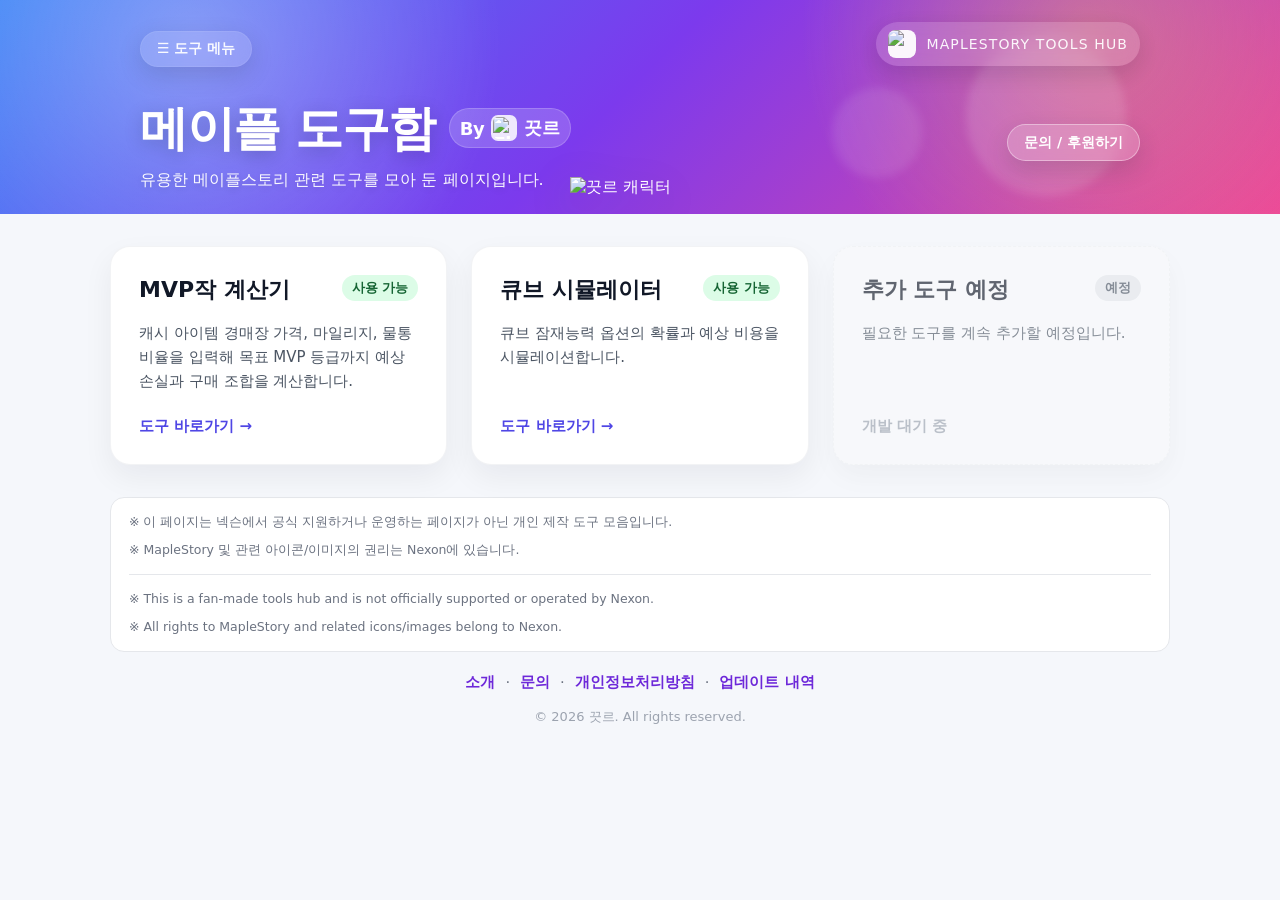
==== commit 81cbdb1d: "Polish info pages and shared footer links" ====
--- a/index.html
+++ b/index.html
@@ -142,6 +142,16 @@
       </div>
     </div>
 
+    <nav class="footer-links" aria-label="사이트 정보 링크">
+      <a href="about.html">소개</a>
+      <span aria-hidden="true">·</span>
+      <a href="contact.html">문의</a>
+      <span aria-hidden="true">·</span>
+      <a href="privacy.html">개인정보처리방침</a>
+      <span aria-hidden="true">·</span>
+      <a href="updates.html">업데이트 내역</a>
+    </nav>
+
     <div class="footer-copy">
       <p>© 2026 끗르. All rights reserved.</p>
     </div>
--- a/css/styles.css
+++ b/css/styles.css
@@ -621,6 +621,38 @@
   border-top: 1px solid #e5e7eb;
   margin: 14px 0;
 }
+
+.footer-links {
+  display: flex;
+  justify-content: center;
+  align-items: center;
+  flex-wrap: wrap;
+  gap: 6px 10px;
+  margin: 18px auto 10px;
+  text-align: center;
+  font-size: 0.92rem;
+  line-height: 1.6;
+}
+
+.footer-links a,
+.footer-links span {
+  display: inline-flex;
+  align-items: center;
+  white-space: nowrap;
+}
+
+.footer-links a {
+  color: #6d28d9;
+  font-weight: 700;
+  text-decoration: none;
+}
+
+.footer-links a:hover,
+.footer-links a:focus {
+  text-decoration: underline;
+}
+
+
 
 .mvp-target-area {
   margin-top: 28px;
@@ -2422,3 +2454,40 @@
     white-space: normal;
   }
 }
+
+/* 리빙 포인트 모바일 반응형 스타일 */
+@media (max-width: 760px) {
+  .living-tip-header {
+    flex-direction: column;
+    align-items: flex-start;
+    gap: 12px;
+  }
+
+  .living-tip-header h2.living-tip-title {
+    width: 100%;
+    max-width: 100%;
+    white-space: normal;
+    word-break: keep-all;
+    overflow-wrap: normal;
+    line-height: 1.3;
+    font-size: clamp(1.1rem, 5vw, 1.25rem);
+  }
+
+  .living-tip-controls {
+    width: 100%;
+    justify-content: flex-start;
+    flex-wrap: wrap;
+    gap: 8px;
+  }
+}
+
+@media (max-width: 420px) {
+  .living-tip-controls {
+    gap: 6px;
+  }
+
+  .living-tip-controls button {
+    flex-shrink: 0;
+  }
+}
+
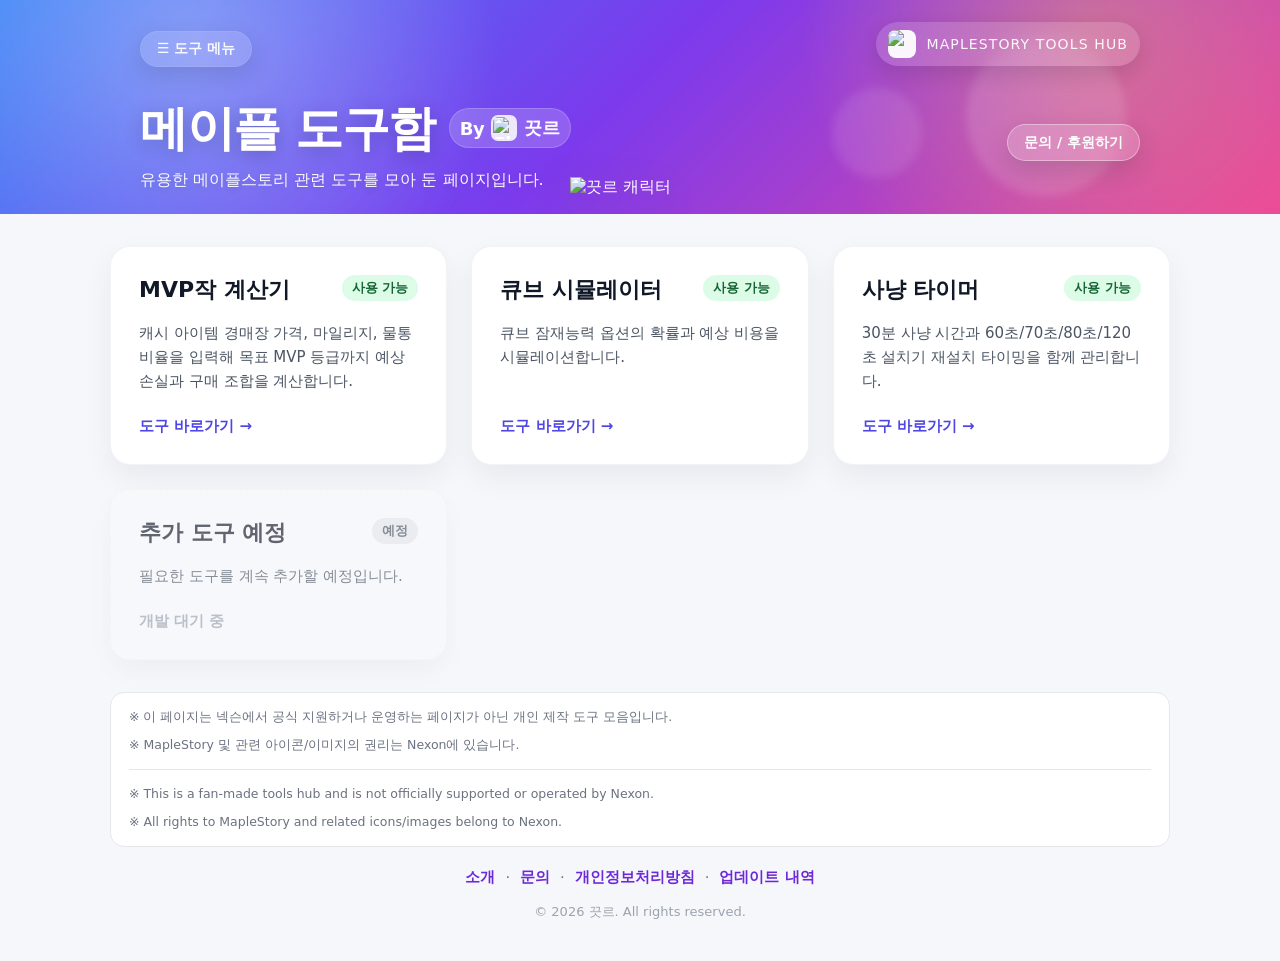
==== commit 1931f50b: "added hunting timer tool and ui fix" ====
--- a/index.html
+++ b/index.html
@@ -30,6 +30,7 @@
             <a class="tools-menu-item is-active" href="index.html">메인 페이지</a>
             <a class="tools-menu-item" href="mvp-calculator.html">MVP작 계산기</a>
             <a class="tools-menu-item" href="cube-simulator.html">큐브 시뮬레이터</a>
+            <a class="tools-menu-item" href="hunting-timer.html">사냥 타이머</a>
           </div>
         </nav>
 
@@ -109,7 +110,23 @@
         </div>
       </a>
 
-      <!-- Card 3: 추가 도구 예정 -->
+      <!-- Card 3: 사냥 타이머 -->
+      <a href="hunting-timer.html" class="hub-card">
+        <div>
+          <div class="hub-card-header">
+            <h2 class="hub-card-title">사냥 타이머</h2>
+            <span class="hub-card-badge badge-active">사용 가능</span>
+          </div>
+          <p class="hub-card-desc">
+            30분 사냥 시간과 60초/70초/80초/120초 설치기 재설치 타이밍을 함께 관리합니다.
+          </p>
+        </div>
+        <div class="hub-card-footer">
+          도구 바로가기 →
+        </div>
+      </a>
+
+      <!-- Card 4: 추가 도구 예정 -->
       <div class="hub-card disabled">
         <div>
           <div class="hub-card-header">
--- a/css/styles.css
+++ b/css/styles.css
@@ -1553,6 +1553,54 @@
   font-size: 18px;
   color: #111827;
   font-weight: 800;
+}
+
+.cube-stat-line {
+  display: flex;
+  justify-content: space-between;
+  align-items: center;
+  margin-bottom: 12px;
+}
+
+.cube-stat-line .cube-stat-label {
+  margin-bottom: 0;
+}
+
+.cube-reset-count-row {
+  display: flex;
+  align-items: baseline;
+  justify-content: flex-start;
+  gap: 10px;
+  margin-bottom: 12px;
+}
+
+.cube-reset-count-row .cube-stat-label {
+  margin-bottom: 0;
+}
+
+.cube-reset-count-row .cube-stat-value {
+  font-variant-numeric: tabular-nums;
+}
+
+.cube-meso-stat {
+  display: grid;
+  gap: 4px;
+}
+
+.cube-meso-stat .cube-stat-label {
+  margin-bottom: 0;
+}
+
+.cube-meso-value {
+  display: block;
+  min-height: 1.45em;
+  line-height: 1.25;
+  font-size: 17px;
+  font-weight: 800;
+  color: #111827;
+  font-variant-numeric: tabular-nums;
+  white-space: nowrap;
+  overflow-wrap: normal;
 }
 
 /* 큐브 로그 */
@@ -1814,6 +1862,7 @@
   font-size: 0.82rem;
   color: #4b5563;
   font-weight: 700;
+  white-space: nowrap;
 }
 
 .compact-select {
@@ -2413,6 +2462,26 @@
     top: 24px;
     opacity: 0.92;
   }
+
+  .cube-log-controls {
+    gap: 6px;
+  }
+
+  .log-toggle-button,
+  .log-clear-button {
+    padding: 5px 8px;
+    font-size: 0.78rem;
+  }
+
+  .log-limit-control {
+    gap: 4px;
+    font-size: 0.78rem;
+  }
+
+  .compact-select {
+    padding: 3px 6px;
+    font-size: 0.78rem;
+  }
 }
 
 /* 큐브 시뮬레이터 현황 및 로그 그리드 */
@@ -2491,3 +2560,664 @@
   }
 }
 
+@media (max-width: 560px) {
+  .cube-meso-value {
+    font-size: 15px;
+    letter-spacing: -0.01em;
+  }
+}
+
+/* --- 사냥 타이머 스타일 시작 --- */
+.warning-banner {
+  background-color: #fef3c7;
+  border: 1px solid #fde68a;
+  color: #92400e;
+  padding: 16px;
+  border-radius: 16px;
+  margin-bottom: 24px;
+  display: flex;
+  align-items: center;
+  gap: 12px;
+  font-size: 14.5px;
+  line-height: 1.5;
+}
+
+.warning-banner-icon {
+  font-size: 22px;
+  flex-shrink: 0;
+}
+
+.hunting-timer-grid {
+  display: grid;
+  grid-template-columns: 1.5fr 1fr;
+  gap: 24px;
+  align-items: start;
+}
+
+@media (max-width: 768px) {
+  .hunting-timer-grid {
+    grid-template-columns: 1fr;
+  }
+}
+
+.timer-card-header {
+  display: flex;
+  align-items: center;
+  gap: 10px;
+  margin-bottom: 20px;
+}
+
+.timer-card-title {
+  margin: 0;
+  font-size: 22px;
+  font-weight: 700;
+  display: flex;
+  align-items: center;
+  gap: 8px;
+}
+
+.timer-card-icon {
+  font-size: 24px;
+}
+
+.timer-display {
+  font-size: clamp(54px, 8vw, 76px);
+  font-weight: 700;
+  text-align: center;
+  margin: 20px 0;
+  font-family: monospace, sans-serif;
+  color: #1e1b4b;
+  letter-spacing: -0.02em;
+  background: #f8fafc;
+  padding: 20px;
+  border-radius: 16px;
+  border: 1px solid #cbd5e1;
+  line-height: 1;
+}
+
+.timer-controls {
+  display: grid;
+  grid-template-columns: 1.2fr 1fr 1fr;
+  gap: 12px;
+  margin-bottom: 20px;
+}
+
+.timer-controls button {
+  font-size: 16px;
+  padding: 14px 20px;
+  font-weight: 700;
+}
+
+.btn-start {
+  background: linear-gradient(135deg, #3b82f6 0%, #2563eb 100%) !important;
+  color: white !important;
+  box-shadow: 0 10px 20px rgba(37, 99, 235, 0.25) !important;
+}
+
+.btn-pause {
+  background: linear-gradient(135deg, #f59e0b 0%, #d97706 100%) !important;
+  color: white !important;
+  box-shadow: 0 10px 20px rgba(217, 119, 6, 0.25) !important;
+}
+
+.btn-reset {
+  background: #f3f4f6 !important;
+  color: #4b5563 !important;
+  box-shadow: none !important;
+  border: 1px solid #d1d5db !important;
+}
+
+.btn-reset:hover {
+  background: #e5e7eb !important;
+}
+
+.timer-presets {
+  display: flex;
+  gap: 8px;
+  justify-content: center;
+  flex-wrap: wrap;
+}
+
+.timer-presets button {
+  flex: 1;
+  min-width: 60px;
+  padding: 10px 12px;
+  font-size: 14px;
+  background: white;
+  color: #4b5563;
+  box-shadow: none;
+  border: 1px solid #d1d5db;
+  border-radius: 12px;
+}
+
+.timer-presets button:hover {
+  background: #f3f4f6;
+  color: #111827;
+}
+
+.timer-presets button.active {
+  background: #4f46e5;
+  color: white;
+  border-color: #4f46e5;
+}
+
+.skill-timer-card {
+  border-top: 5px solid #8b5cf6;
+}
+
+.skill-timer-card .timer-display {
+  color: #4c1d95;
+  font-size: clamp(42px, 6vw, 58px);
+  padding: 16px;
+}
+
+.interval-display-text {
+  font-size: 14px;
+  color: #6b7280;
+  text-align: center;
+  margin-top: -10px;
+  margin-bottom: 15px;
+}
+
+.timer-alert {
+  margin-top: 18px;
+  padding: 14px 18px;
+  border-radius: 12px;
+  background: #f5f3ff;
+  border: 1px solid #ddd6fe;
+  color: #6d28d9;
+  font-weight: 700;
+  text-align: center;
+  opacity: 0;
+  transform: translateY(10px);
+  transition: all 0.3s ease;
+  pointer-events: none;
+}
+
+.timer-alert.show {
+  opacity: 1;
+  transform: translateY(0);
+  animation: pulseAlert 1.5s infinite;
+}
+
+@keyframes pulseAlert {
+
+  0%,
+  100% {
+    background-color: #f5f3ff;
+    border-color: #ddd6fe;
+  }
+
+  50% {
+    background-color: #ede9fe;
+    border-color: #c084fc;
+  }
+}
+
+.checklist-card {
+  position: sticky;
+  top: 24px;
+}
+
+.checklist-list {
+  display: flex;
+  flex-direction: column;
+  gap: 14px;
+  margin-top: 15px;
+}
+
+.checklist-item {
+  display: flex;
+  align-items: center;
+  gap: 12px;
+  padding: 14px 16px;
+  border: 1px solid #e5e7eb;
+  border-radius: 14px;
+  background: #f9fafb;
+  cursor: pointer;
+  transition: background 0.2s ease, border-color 0.2s ease;
+}
+
+.checklist-item:hover {
+  background: #f3f4f6;
+  border-color: #cbd5e1;
+}
+
+.checklist-item input[type="checkbox"] {
+  width: 20px;
+  height: 20px;
+  accent-color: #4f46e5;
+  cursor: pointer;
+}
+
+.checklist-item span {
+  font-size: 15px;
+  color: #374151;
+  user-select: none;
+  font-weight: 700;
+}
+
+.checklist-item.checked {
+  background: #ecfdf5;
+  border-color: #a7f3d0;
+}
+
+.checklist-item.checked span {
+  text-decoration: line-through;
+  color: #059669;
+}
+
+/* --- 사냥 타이머 추가 스타일 시작 --- */
+.session-timer-card {
+  position: relative;
+}
+
+.countdown-overlay {
+  position: absolute;
+  top: 0;
+  left: 0;
+  width: 100%;
+  height: 100%;
+  background: rgba(30, 27, 75, 0.96);
+  /* Deep purple background */
+  display: flex;
+  align-items: center;
+  justify-content: center;
+  z-index: 10;
+  border-radius: 20px;
+  backdrop-filter: blur(4px);
+  transition: opacity 0.3s ease;
+}
+
+.countdown-overlay.hidden {
+  display: none !important;
+}
+
+.countdown-number {
+  font-size: clamp(60px, 12vw, 90px);
+  font-weight: 700;
+  color: #f5f3ff;
+  animation: countdownPulse 1s ease-in-out infinite;
+  text-shadow: 0 0 20px rgba(139, 92, 246, 0.8);
+}
+
+@keyframes countdownPulse {
+  0% {
+    transform: scale(0.5);
+    opacity: 0;
+  }
+
+  15% {
+    opacity: 1;
+  }
+
+  80% {
+    transform: scale(1.1);
+    opacity: 1;
+  }
+
+  100% {
+    transform: scale(1.25);
+    opacity: 0;
+  }
+}
+
+.hunting-session-action-row {
+  display: flex;
+  align-items: center;
+  justify-content: center;
+  flex-wrap: wrap;
+  gap: 10px 14px;
+  margin-top: 20px;
+}
+
+.material-count-wrap {
+  display: inline-flex;
+  align-items: center;
+  gap: 8px;
+}
+
+.material-count-icon {
+  width: 28px;
+  height: 28px;
+  object-fit: contain;
+  flex-shrink: 0;
+}
+
+.material-count-control {
+  display: flex;
+  align-items: center;
+  justify-content: center;
+  gap: 12px;
+  padding: 6px 10px;
+  background: #f8fafc;
+  border: 1px solid #cbd5e1;
+  border-radius: 12px;
+  min-width: 140px;
+}
+
+.material-count-button {
+  width: 28px;
+  height: 28px;
+  border-radius: 50% !important;
+  border: 1px solid #cbd5e1 !important;
+  background: white !important;
+  color: #1e1b4b !important;
+  font-size: 16px !important;
+  font-weight: 700 !important;
+  display: flex !important;
+  align-items: center !important;
+  justify-content: center !important;
+  cursor: pointer !important;
+  box-shadow: 0 1px 3px rgba(0, 0, 0, 0.05) !important;
+  transition: all 0.2s ease !important;
+  padding: 0 !important;
+}
+
+.material-count-button:hover:not(:disabled) {
+  background: #e2e8f0 !important;
+  border-color: #94a3b8 !important;
+  transform: scale(1.05) !important;
+}
+
+.material-count-button:disabled {
+  opacity: 0.4 !important;
+  cursor: not-allowed !important;
+  box-shadow: none !important;
+}
+
+.material-count-value {
+  font-size: 15px;
+  font-weight: 700;
+  color: #1e1b4b;
+  min-width: 50px;
+  text-align: center;
+  user-select: none;
+}
+
+.compact-timer-controls {
+  display: inline-flex;
+  align-items: center;
+  gap: 8px;
+  flex-wrap: wrap;
+}
+
+.compact-timer-controls button {
+  font-size: 14px !important;
+  padding: 10px 16px !important;
+  border-radius: 12px !important;
+}
+
+.timer-display-with-icon {
+  display: flex;
+  align-items: center;
+  justify-content: center;
+  gap: 12px;
+  position: relative;
+}
+
+.timer-display-icon {
+  width: clamp(34px, 8vw, 52px);
+  height: auto;
+  object-fit: contain;
+  flex-shrink: 0;
+}
+
+.skill-timer-icon {
+  width: clamp(30px, 7vw, 46px);
+}
+
+.timer-display-group {
+  display: flex;
+  gap: 16px;
+  justify-content: center;
+  align-items: center;
+  margin: 20px 0;
+  flex-wrap: wrap;
+}
+
+.install-timer-container {
+  flex: 1;
+  min-width: 180px;
+  max-width: 280px;
+}
+
+.install-timer-container.hidden {
+  display: none !important;
+}
+
+.install-timer-display {
+  display: flex;
+  align-items: center;
+  justify-content: center;
+  gap: 8px;
+  background: #f8fafc;
+  padding: 12px 16px;
+  border-radius: 14px;
+  border: 1px solid #cbd5e1;
+  color: #1e1b4b;
+}
+
+.install-timer-label {
+  font-size: 16px;
+  font-weight: 700;
+  color: #6b7280;
+}
+
+.install-timer-display strong {
+  font-size: 32px;
+  font-weight: 700;
+  font-family: monospace, sans-serif;
+}
+
+.install-option-row {
+  display: flex;
+  align-items: center;
+  gap: 12px;
+  margin-top: 15px;
+  flex-wrap: wrap;
+}
+
+.install-option-icon {
+  width: 28px;
+  height: 28px;
+  object-fit: contain;
+  flex-shrink: 0;
+}
+
+.install-option-name {
+  font-size: 15px;
+  font-weight: 700;
+  color: #1f2937;
+  min-width: 80px;
+}
+
+.janus-level-buttons,
+.erda-toggle-buttons {
+  display: inline-flex;
+  align-items: center;
+  gap: 8px;
+  flex-wrap: wrap;
+}
+
+.janus-level-buttons button,
+.erda-toggle-buttons button {
+  font-family: inherit;
+  padding: 6px 12px !important;
+  border-radius: 999px !important;
+  font-size: 14px !important;
+  font-weight: 700 !important;
+  background: white;
+  color: #4b5563;
+  box-shadow: none;
+  border: 1px solid #d1d5db;
+  cursor: pointer;
+  transition: all 0.2s ease;
+}
+
+.janus-level-buttons button:hover,
+.erda-toggle-buttons button:hover {
+  background: #f3f4f6;
+  color: #111827;
+}
+
+.janus-level-buttons button.active,
+.erda-toggle-buttons button.active {
+  background: #4f46e5;
+  color: white;
+  border-color: #4f46e5;
+}
+
+.timer-alert.is-flashing {
+  animation: janusAlertFlash 0.45s ease-in-out infinite alternate;
+}
+
+@keyframes janusAlertFlash {
+  from {
+    transform: translateY(0);
+    box-shadow: 0 0 0 rgba(245, 158, 11, 0);
+    background-color: #f5f3ff;
+    border-color: #ddd6fe;
+  }
+
+  to {
+    transform: translateY(-1px);
+    box-shadow: 0 0 18px rgba(245, 158, 11, 0.28);
+    background-color: #ede9fe;
+    border-color: #c084fc;
+  }
+}
+
+@media (max-width: 600px) {
+  .timer-display-group {
+    flex-direction: column;
+    align-items: stretch;
+    gap: 12px;
+  }
+
+  .install-timer-container {
+    min-width: 0;
+    max-width: none;
+    width: 100%;
+  }
+}
+
+.install-timer-display-icon {
+  width: 24px;
+  height: 24px;
+  object-fit: contain;
+  flex-shrink: 0;
+}
+
+@media (max-width: 430px) {
+  .install-timer-display-icon {
+    width: 22px;
+    height: 22px;
+  }
+}
+
+.timer-demo-button {
+  border: 1px solid rgba(124, 58, 237, 0.28);
+  background: rgba(124, 58, 237, 0.08);
+  color: #5b21b6;
+  border-radius: 999px;
+  padding: 5px 10px;
+  font-family: inherit;
+  font-size: 0.82rem;
+  font-weight: 800;
+  cursor: pointer;
+  transition: all 0.2s ease;
+  align-self: center;
+}
+
+.timer-demo-button:hover:not(:disabled) {
+  background: rgba(124, 58, 237, 0.16);
+  border-color: rgba(124, 58, 237, 0.4);
+}
+
+.timer-demo-button:disabled {
+  opacity: 0.55;
+  cursor: not-allowed;
+}
+
+.timer-card-heading-row {
+  display: flex;
+  align-items: center;
+  gap: 20px;
+  flex-wrap: wrap;
+}
+
+.timer-card-heading-row h2 {
+  margin: 0;
+  line-height: 1.1;
+}
+
+.session-timer-card.is-session-complete-flashing {
+  animation: sessionCompleteFlash 0.9s ease-in-out 4;
+}
+
+@keyframes sessionCompleteFlash {
+  0% {
+    background: #ffffff;
+    box-shadow: 0 12px 30px rgba(15, 23, 42, 0.08);
+  }
+
+  50% {
+    background: #e0f2fe;
+    /* pastel sky-blue */
+    box-shadow: 0 0 26px rgba(56, 189, 248, 0.26);
+  }
+
+  100% {
+    background: #ffffff;
+    box-shadow: 0 12px 30px rgba(15, 23, 42, 0.08);
+  }
+}
+
+.install-timer-card.is-install-alert-flashing {
+  animation: installAlertFlash 0.45s ease-in-out 4;
+}
+
+@keyframes installAlertFlash {
+  0% {
+    background: #ffffff;
+    box-shadow: 0 12px 30px rgba(15, 23, 42, 0.08);
+  }
+
+  50% {
+    background: #fef9c3;
+    /* pastel yellow */
+    box-shadow: 0 0 22px rgba(245, 158, 11, 0.24);
+  }
+
+  100% {
+    background: #ffffff;
+    box-shadow: 0 12px 30px rgba(15, 23, 42, 0.08);
+  }
+}
+
+.session-complete-message {
+  background: rgba(224, 242, 254, 0.82);
+  border-color: rgba(56, 189, 248, 0.32);
+  color: #075985;
+}
+
+.session-complete-message.show {
+  animation: sessionPulseAlert 1.5s infinite;
+}
+
+@keyframes sessionPulseAlert {
+
+  0%,
+  100% {
+    background-color: rgba(224, 242, 254, 0.82);
+    border-color: rgba(56, 189, 248, 0.32);
+  }
+
+  50% {
+    background-color: rgba(186, 230, 253, 0.9);
+    border-color: rgba(56, 189, 248, 0.48);
+  }
+}
+
+/* --- 사냥 타이머 추가 스타일 끝 --- */
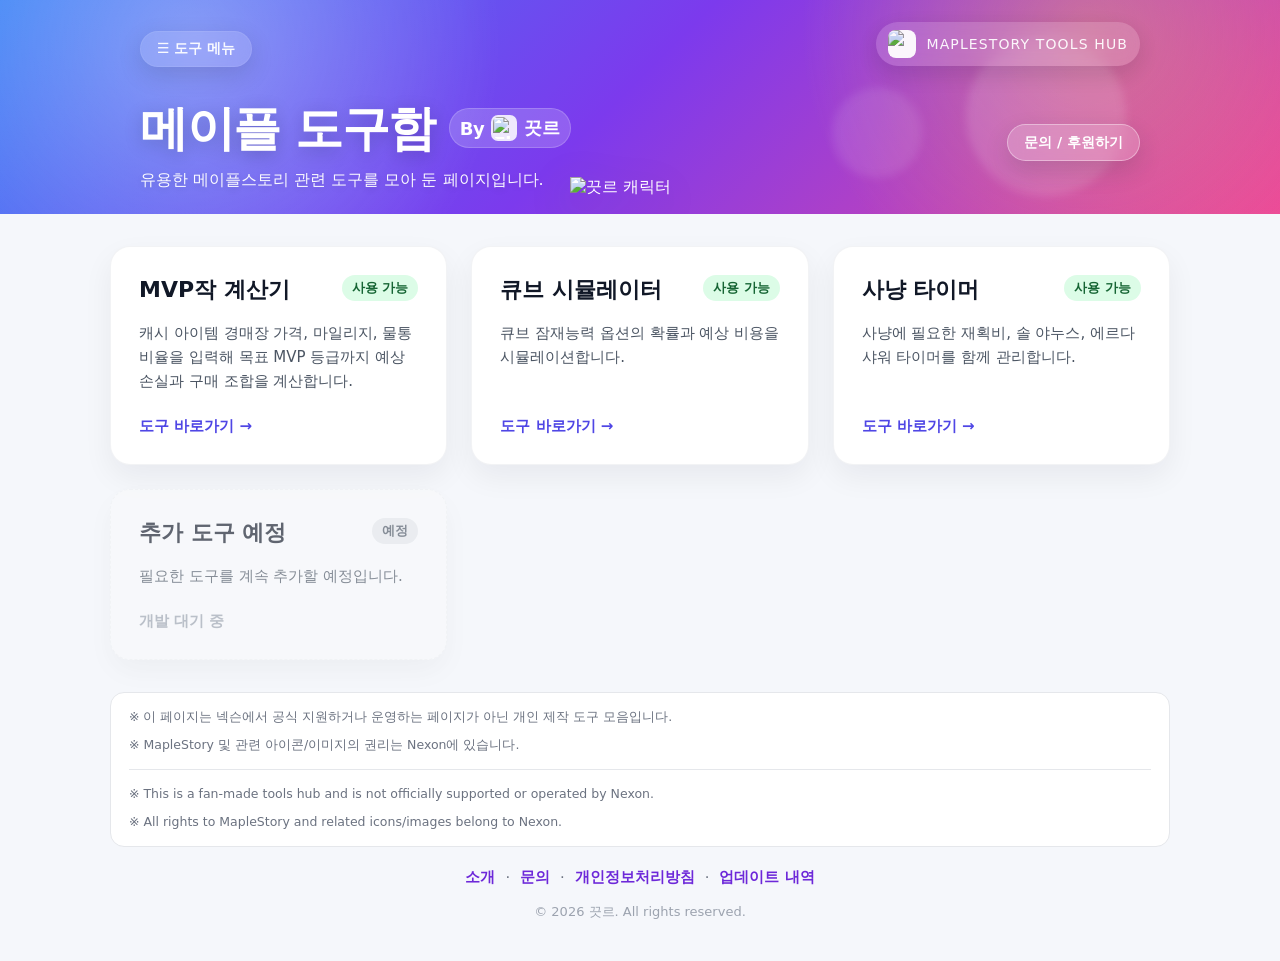
==== commit fa039a99: "Polish hunting timer and tool navigation UI" ====
--- a/index.html
+++ b/index.html
@@ -17,12 +17,7 @@
     <div class="hero-content">
       <div class="hero-top-row">
         <nav class="tools-nav" aria-label="도구 메뉴">
-          <button
-            class="tools-menu-button"
-            type="button"
-            aria-expanded="false"
-            aria-controls="toolsMenu"
-          >
+          <button class="tools-menu-button" type="button" aria-expanded="false" aria-controls="toolsMenu">
             ☰ 도구 메뉴
           </button>
 
@@ -118,7 +113,7 @@
             <span class="hub-card-badge badge-active">사용 가능</span>
           </div>
           <p class="hub-card-desc">
-            30분 사냥 시간과 60초/70초/80초/120초 설치기 재설치 타이밍을 함께 관리합니다.
+            사냥에 필요한 재획비, 솔 야누스, 에르다 샤워 타이머를 함께 관리합니다.
           </p>
         </div>
         <div class="hub-card-footer">
@@ -176,28 +171,73 @@
   <script>
     document.addEventListener("DOMContentLoaded", () => {
       // 도구Dropdown 메뉴 동작
+      const toolsNav = document.querySelector(".tools-nav");
       const toolsMenuButton = document.querySelector(".tools-menu-button");
       const toolsMenu = document.querySelector(".tools-menu");
-
-      if (toolsMenuButton && toolsMenu) {
-        toolsMenuButton.addEventListener("click", (event) => {
+ 
+      if (toolsNav && toolsMenuButton && toolsMenu) {
+        let isToolsMenuPinned = false;
+
+        const openToolsMenu = () => {
+          toolsMenu.hidden = false;
+          toolsMenuButton.setAttribute("aria-expanded", "true");
+        };
+
+        const closeToolsMenu = () => {
+          toolsMenu.hidden = true;
+          toolsMenuButton.setAttribute("aria-expanded", "false");
+          isToolsMenuPinned = false;
+        };
+
+        const pinToolsMenu = () => {
+          isToolsMenuPinned = true;
+          openToolsMenu();
+        };
+
+        const handleButtonClick = (event) => {
+          event.preventDefault();
           event.stopPropagation();
+
           const isOpen = !toolsMenu.hidden;
-          toolsMenu.hidden = isOpen;
-          toolsMenuButton.setAttribute("aria-expanded", String(!isOpen));
-        });
-
+
+          if (isOpen && isToolsMenuPinned) {
+            closeToolsMenu();
+            return;
+          }
+
+          pinToolsMenu();
+        };
+
+        // Desktop hover-to-open logic
+        const canHover = window.matchMedia("(hover: hover) and (pointer: fine)").matches;
+        if (canHover) {
+          toolsNav.addEventListener("mouseenter", openToolsMenu);
+          toolsNav.addEventListener("mouseleave", () => {
+            if (!isToolsMenuPinned) {
+              closeToolsMenu();
+            }
+          });
+
+          toolsNav.addEventListener("focusin", openToolsMenu);
+          toolsNav.addEventListener("focusout", (event) => {
+            if (!toolsNav.contains(event.relatedTarget)) {
+              closeToolsMenu();
+            }
+          });
+        }
+
+        // Click handler (mobile tap & desktop click behavior)
+        toolsMenuButton.addEventListener("click", handleButtonClick);
+ 
         document.addEventListener("click", (event) => {
-          if (!toolsMenu.hidden && !event.target.closest(".tools-nav")) {
-            toolsMenu.hidden = true;
-            toolsMenuButton.setAttribute("aria-expanded", "false");
-          }
-        });
-
+          if (!toolsNav.contains(event.target)) {
+            closeToolsMenu();
+          }
+        });
+ 
         document.addEventListener("keydown", (event) => {
           if (event.key === "Escape") {
-            toolsMenu.hidden = true;
-            toolsMenuButton.setAttribute("aria-expanded", "false");
+            closeToolsMenu();
           }
         });
       }
--- a/css/styles.css
+++ b/css/styles.css
@@ -73,7 +73,7 @@
 
 .hero-content {
   position: relative;
-  z-index: 2;
+  z-index: 100;
   max-width: 1000px;
   margin: 0 auto;
 }
@@ -1078,7 +1078,8 @@
 .tools-nav {
   position: relative;
   display: inline-block;
-  z-index: 80;
+  z-index: 6000;
+  isolation: isolate;
 }
 
 .tools-menu-button {
@@ -1119,10 +1120,11 @@
   min-width: 180px;
   padding: 8px;
   border-radius: 16px;
-  background: rgba(255, 255, 255, 0.97);
+  background: rgba(255, 255, 255, 0.95);
   border: 1px solid rgba(148, 163, 184, 0.28);
-  box-shadow: 0 16px 34px rgba(31, 41, 55, 0.18);
-  z-index: 999;
+  box-shadow: 0 18px 42px rgba(15, 23, 42, 0.18);
+  backdrop-filter: blur(14px);
+  z-index: 6001;
   display: flex;
   flex-direction: column;
   gap: 3px;
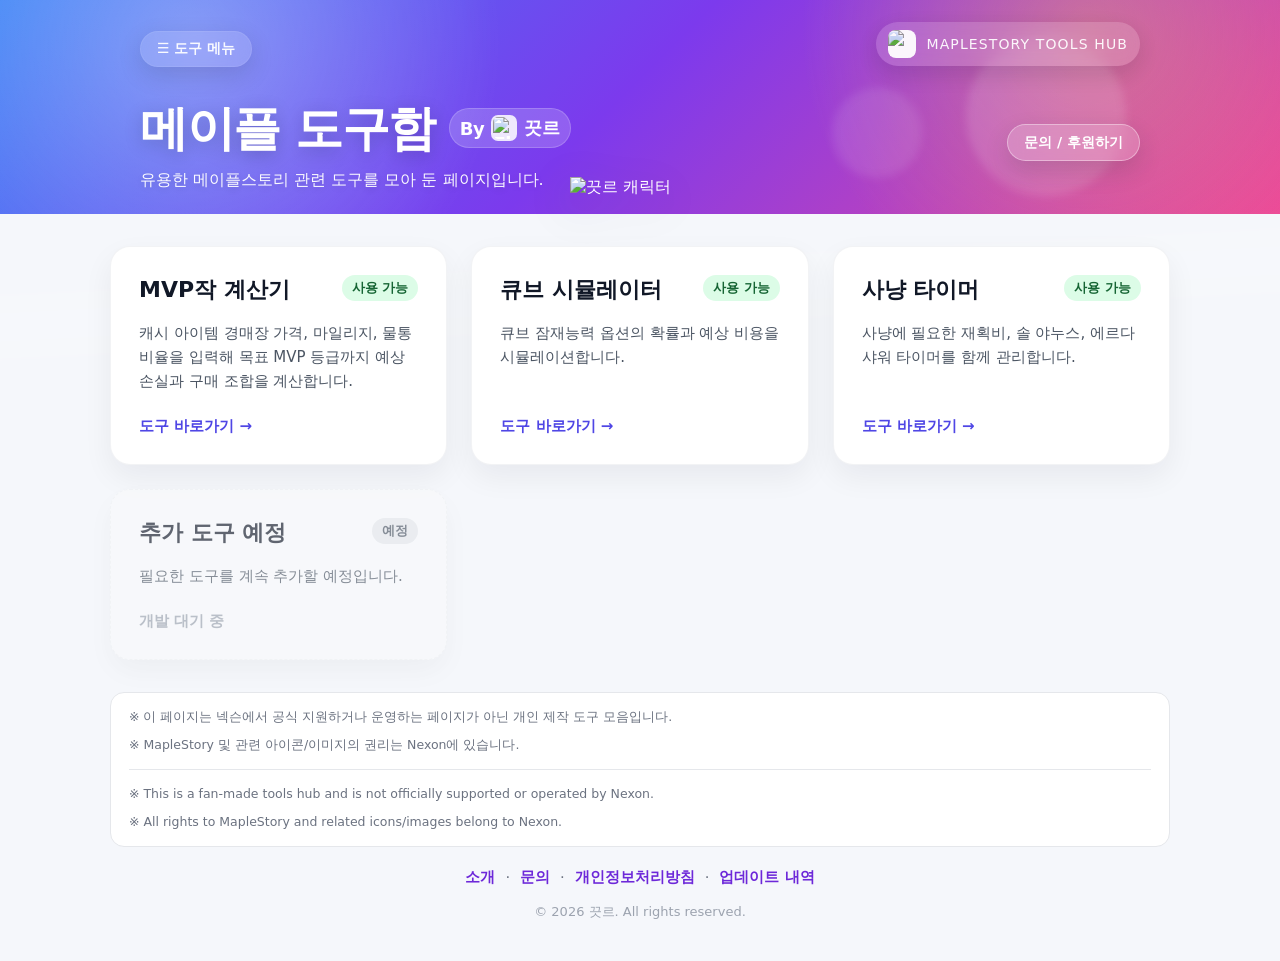
==== commit 5860376b: "Load modular CSS files directly" ====
--- a/index.html
+++ b/index.html
@@ -6,7 +6,9 @@
   <meta name="viewport" content="width=device-width, initial-scale=1.0" />
   <title>메이플 도구함</title>
   <link rel="icon" type="image/jpeg" href="assets/favicon/favicon.jpg" />
-  <link rel="stylesheet" href="css/styles.css" />
+  <link rel="stylesheet" href="css/base.css" />
+  <link rel="stylesheet" href="css/layout.css" />
+  <link rel="stylesheet" href="css/components.css" />
 </head>
 
 <body>
--- a/css/base.css
+++ b/css/base.css
@@ -0,0 +1,54 @@
+@font-face {
+  font-family: "Maplestory";
+  src: url("../assets/fonts/Maplestory_Light.ttf") format("truetype");
+  font-weight: 400;
+  font-style: normal;
+  font-display: swap;
+}
+
+@font-face {
+  font-family: "Maplestory";
+  src: url("../assets/fonts/Maplestory_Bold.ttf") format("truetype");
+  font-weight: 700;
+  font-style: normal;
+  font-display: swap;
+}
+
+* {
+  box-sizing: border-box;
+}
+
+html {
+  overflow-x: hidden;
+}
+
+body {
+  margin: 0;
+  overflow-x: hidden;
+  width: 100%;
+  font-family: "Maplestory", system-ui, -apple-system, BlinkMacSystemFont, "Segoe UI", sans-serif;
+  background: #f5f7fb;
+  color: #1f2937;
+}
+
+h1,
+h2,
+h3,
+button,
+.item-name,
+.cash-price,
+.summary-value,
+label span {
+  font-weight: 700;
+}
+
+.subtitle,
+.note,
+.footer,
+.item-meta {
+  font-weight: 400;
+}
+
+.hidden {
+  display: none;
+}
--- a/css/layout.css
+++ b/css/layout.css
@@ -0,0 +1,357 @@
+/* --- Hero Section 시작 --- */
+.hero {
+  position: relative;
+  overflow: visible;
+  background:
+    radial-gradient(circle at 15% 20%, rgba(255, 255, 255, 0.32), transparent 28%),
+    radial-gradient(circle at 85% 15%, rgba(252, 211, 77, 0.32), transparent 26%),
+    linear-gradient(135deg, #3b82f6 0%, #7c3aed 48%, #ec4899 100%);
+  color: white;
+  padding: 22px 20px;
+}
+
+.hero::after {
+  content: "";
+  position: absolute;
+  inset: auto -80px -110px -80px;
+  height: 60px;
+  background: rgba(255, 255, 255, 0.13);
+  filter: blur(10px);
+  transform: rotate(-3deg);
+}
+
+.hero-content {
+  position: relative;
+  z-index: 100;
+  max-width: 1000px;
+  margin: 0 auto;
+}
+
+.hero-bg-orb {
+  position: absolute;
+  border-radius: 999px;
+  filter: blur(4px);
+  opacity: 0.8;
+  pointer-events: none;
+}
+
+.orb-one {
+  width: 160px;
+  height: 160px;
+  right: 12%;
+  top: 36px;
+  background: rgba(255, 255, 255, 0.16);
+}
+
+.orb-two {
+  width: 90px;
+  height: 90px;
+  right: 28%;
+  bottom: 36px;
+  background: rgba(255, 255, 255, 0.12);
+}
+
+.eyebrow {
+  margin: 0 0 10px;
+  font-size: 14px;
+  opacity: 0.95;
+  letter-spacing: 0.08em;
+  text-transform: uppercase;
+}
+
+.brand-line {
+  display: inline-flex;
+  align-items: center;
+  gap: 10px;
+  padding: 8px 12px;
+  border-radius: 999px;
+  background: rgba(255, 255, 255, 0.16);
+  backdrop-filter: blur(10px);
+  box-shadow: 0 8px 24px rgba(15, 23, 42, 0.14);
+}
+
+.brand-icon {
+  width: 28px;
+  height: 28px;
+  object-fit: cover;
+  border-radius: 8px;
+  background: white;
+}
+
+.hero-title-row {
+  display: flex;
+  align-items: center;
+  gap: 14px;
+  flex-wrap: wrap;
+  margin: 10px 0 0;
+}
+
+.hero-title-row h1 {
+  margin: 0;
+}
+
+h1 {
+  font-size: clamp(30px, 4.5vw, 48px);
+  line-height: 1.1;
+  letter-spacing: -0.03em;
+  text-shadow: 0 4px 18px rgba(15, 23, 42, 0.22);
+}
+
+.creator {
+  display: inline-flex;
+  align-items: center;
+  gap: 7px;
+  margin: 0;
+  padding: 7px 11px;
+  border-radius: 999px;
+  font-size: clamp(14px, 2vw, 18px);
+  font-weight: 800;
+  letter-spacing: -0.02em;
+  vertical-align: middle;
+  background: rgba(255, 255, 255, 0.18);
+  box-shadow: inset 0 0 0 1px rgba(255, 255, 255, 0.18);
+}
+
+.server-icon {
+  width: 26px;
+  height: 26px;
+  object-fit: contain;
+  border-radius: 7px;
+  background: rgba(255, 255, 255, 0.85);
+  padding: 2px;
+}
+
+.subtitle {
+  max-width: 760px;
+  margin: 12px 0 0;
+  font-size: 16px;
+  line-height: 1.6;
+  opacity: 0.96;
+  text-shadow: 0 2px 10px rgba(15, 23, 42, 0.16);
+}
+/* --- Hero Section 끝 --- */
+
+.container {
+  max-width: 1100px;
+  margin: 32px auto;
+  padding: 0 20px;
+}
+
+.footer {
+  max-width: 1100px;
+  margin: 20px auto 40px;
+  padding: 0 20px;
+  color: #6b7280;
+  font-size: 14px;
+}
+
+.footer-notices {
+  max-width: 1100px;
+  margin: 0 auto;
+  padding: 14px 18px;
+  border-radius: 14px;
+  background: #ffffff;
+  border: 1px solid #e5e7eb;
+  line-height: 1.6;
+  font-size: 12.5px;
+}
+
+.footer-notices-ko,
+.footer-notices-en {
+  background: transparent;
+  border: 0;
+  border-radius: 0;
+  padding: 0;
+  margin: 0;
+}
+
+.footer-notices p {
+  margin: 0 0 8px;
+}
+
+.footer-notices p:last-child {
+  margin-bottom: 0;
+}
+
+.footer-copy {
+  margin-top: 14px;
+  text-align: center;
+  color: #9ca3af;
+  font-size: 13px;
+}
+
+.footer-copy p {
+  margin: 0;
+}
+
+.footer-divider {
+  border: 0;
+  border-top: 1px solid #e5e7eb;
+  margin: 14px 0;
+}
+
+.footer-links {
+  display: flex;
+  justify-content: center;
+  align-items: center;
+  flex-wrap: wrap;
+  gap: 6px 10px;
+  margin: 18px auto 10px;
+  text-align: center;
+  font-size: 0.92rem;
+  line-height: 1.6;
+}
+
+.footer-links a,
+.footer-links span {
+  display: inline-flex;
+  align-items: center;
+  white-space: nowrap;
+}
+
+.footer-links a {
+  color: #6d28d9;
+  font-weight: 700;
+  text-decoration: none;
+}
+
+.footer-links a:hover,
+.footer-links a:focus {
+  text-decoration: underline;
+}
+
+/* --- 메이플 도구함 허브 추가 스타일 --- */
+.hero-top-row {
+  display: flex;
+  justify-content: space-between;
+  align-items: center;
+  flex-wrap: wrap;
+  gap: 12px;
+  margin-bottom: 16px;
+}
+
+.hub-grid {
+  display: grid;
+  grid-template-columns: repeat(auto-fit, minmax(320px, 1fr));
+  gap: 24px;
+  margin-top: 12px;
+}
+
+/* --- 메인 허브 히어로 캐릭터 및 후원 버튼 스타일 --- */
+.hero-main-row {
+  position: relative;
+  display: flex;
+  align-items: center;
+  justify-content: flex-start;
+  gap: 32px;
+  width: 100%;
+}
+
+.hero-text-block {
+  flex: 0 1 auto;
+  min-width: 0;
+  z-index: 2;
+}
+
+.hero-character {
+  position: absolute;
+  left: 43%;
+  bottom: -6px;
+  width: clamp(120px, 13vw, 175px);
+  height: auto;
+  object-fit: contain;
+  pointer-events: none;
+  filter: drop-shadow(0 12px 22px rgba(31, 41, 55, 0.22));
+  z-index: 1;
+}
+
+.hero-side-block {
+  margin-left: auto;
+  display: flex;
+  flex-direction: column;
+  align-items: flex-end;
+  justify-content: center;
+  gap: 12px;
+  flex-shrink: 0;
+  z-index: 2;
+}
+
+/* 768px 이하 모바일 디바이스 반응형 대응 */
+@media (max-width: 768px) {
+  .hero-main-row {
+    position: relative;
+    display: block;
+    min-height: 160px;
+  }
+
+  .hero-text-block {
+    position: relative;
+    z-index: 2;
+    max-width: 65%;
+    margin-bottom: 24px;
+  }
+
+  .hero-character {
+    position: absolute;
+    right: 12px;
+    left: auto;
+    bottom: auto;
+    top: 24px;
+    width: clamp(74px, 22vw, 112px);
+    z-index: 1;
+  }
+
+  .hero-side-block {
+    margin-left: 0;
+    width: 100%;
+    align-items: flex-start;
+    position: relative;
+    z-index: 3;
+  }
+}
+
+/* 아주 좁은 화면 대응 */
+@media (max-width: 420px) {
+  .hero-text-block {
+    max-width: 72%;
+  }
+
+  .hero-character {
+    width: 72px;
+    right: 8px;
+    top: 24px;
+    opacity: 0.92;
+  }
+}
+
+/* 모바일 화면에서 제목과 제작자 뱃지가 같은 줄에 유지되도록 설정 */
+@media (max-width: 760px) {
+  .hero-title-row {
+    gap: 10px;
+    flex-wrap: nowrap;
+  }
+
+  .hero-title-row h1 {
+    white-space: nowrap;
+  }
+
+  .hero-title-row .creator {
+    flex-shrink: 0;
+  }
+}
+
+@media (max-width: 360px) {
+  .hero-title-row {
+    flex-wrap: wrap;
+  }
+
+  .hero-title-row h1 {
+    white-space: normal;
+  }
+}
+
+@media (max-width: 620px) {
+  .brand-line {
+    font-size: 12px;
+  }
+}
--- a/css/components.css
+++ b/css/components.css
@@ -0,0 +1,427 @@
+.card {
+  background: white;
+  border-radius: 20px;
+  padding: 24px;
+  margin-bottom: 24px;
+  box-shadow: 0 12px 30px rgba(15, 23, 42, 0.08);
+}
+
+.card h2 {
+  margin: 0 0 20px;
+  font-size: 24px;
+}
+
+.card h3 {
+  margin-top: 28px;
+}
+
+.select-input {
+  width: 100%;
+  padding: 12px 14px;
+  border: 1px solid #d1d5db;
+  border-radius: 12px;
+  font-size: 15px;
+  outline: none;
+  background: white;
+  color: #1f2937;
+  font-family: inherit;
+}
+
+.select-input:focus {
+  border-color: #6366f1;
+  box-shadow: 0 0 0 3px rgba(99, 102, 241, 0.15);
+}
+
+.badge {
+  display: inline-block;
+  margin-left: 6px;
+  padding: 3px 8px;
+  border-radius: 999px;
+  font-size: 12px;
+  font-weight: 700;
+  background: #ede9fe;
+  color: #6d28d9;
+}
+
+.actions {
+  display: flex;
+  gap: 12px;
+  margin-bottom: 24px;
+}
+
+button {
+  border: 0;
+  border-radius: 14px;
+  padding: 14px 20px;
+  font-size: 16px;
+  cursor: pointer;
+  background: #4f46e5;
+  color: white;
+  box-shadow: 0 10px 20px rgba(79, 70, 229, 0.25);
+}
+
+button:hover {
+  transform: translateY(-1px);
+}
+
+button.secondary {
+  background: white;
+  color: #374151;
+  border: 1px solid #d1d5db;
+  box-shadow: none;
+}
+
+.hero-nav-pill {
+  display: inline-flex;
+  align-items: center;
+  gap: 8px;
+  padding: 8px 16px;
+  border-radius: 999px;
+  background: rgba(255, 255, 255, 0.14);
+  backdrop-filter: blur(10px);
+  box-shadow: 0 8px 24px rgba(15, 23, 42, 0.14);
+  color: rgba(255, 255, 255, 0.95);
+  font-size: 14px;
+  font-weight: 700;
+  text-decoration: none;
+  transition: all 0.25s ease;
+  border: 1px solid rgba(255, 255, 255, 0.08);
+  white-space: nowrap;
+}
+
+.hero-nav-pill.back-link:hover {
+  background: rgba(255, 255, 255, 0.22);
+  color: white;
+  transform: translateX(-3px);
+}
+
+/* --- 상단 도구Dropdown 메뉴 스타일 --- */
+.tools-nav {
+  position: relative;
+  display: inline-block;
+  z-index: 6000;
+  isolation: isolate;
+}
+
+.tools-menu-button {
+  display: inline-flex;
+  align-items: center;
+  gap: 8px;
+  padding: 8px 16px;
+  border-radius: 999px;
+  background: rgba(255, 255, 255, 0.14);
+  backdrop-filter: blur(10px);
+  box-shadow: 0 8px 24px rgba(15, 23, 42, 0.14);
+  color: rgba(255, 255, 255, 0.95);
+  font-size: 14px;
+  font-weight: 700;
+  cursor: pointer;
+  transition: all 0.25s ease;
+  border: 1px solid rgba(255, 255, 255, 0.08);
+  white-space: nowrap;
+  font-family: inherit;
+}
+
+.tools-menu-button:hover,
+.tools-menu-button:focus {
+  background: rgba(255, 255, 255, 0.22);
+  color: white;
+  transform: translateY(-1px);
+  outline: none;
+}
+
+.tools-menu[hidden] {
+  display: none !important;
+}
+
+.tools-menu {
+  position: absolute;
+  top: calc(100% + 8px);
+  left: 0;
+  min-width: 180px;
+  padding: 8px;
+  border-radius: 16px;
+  background: rgba(255, 255, 255, 0.95);
+  border: 1px solid rgba(148, 163, 184, 0.28);
+  box-shadow: 0 18px 42px rgba(15, 23, 42, 0.18);
+  backdrop-filter: blur(14px);
+  z-index: 6001;
+  display: flex;
+  flex-direction: column;
+  gap: 3px;
+}
+
+.tools-menu-item {
+  display: block;
+  padding: 9px 11px;
+  border-radius: 11px;
+  color: #374151;
+  text-decoration: none;
+  font-weight: 700;
+  white-space: nowrap;
+  transition: all 0.2s ease;
+  font-size: 0.88rem;
+  text-align: left;
+}
+
+.tools-menu-item:hover {
+  background: rgba(124, 58, 237, 0.09);
+  color: #5b21b6;
+}
+
+.tools-menu-item.is-active {
+  background: rgba(124, 58, 237, 0.12);
+  border: 1px solid rgba(124, 58, 237, 0.28);
+  color: #5b21b6;
+}
+
+.hub-card {
+  display: flex;
+  flex-direction: column;
+  justify-content: space-between;
+  background: white;
+  border-radius: 20px;
+  padding: 28px;
+  box-shadow: 0 12px 30px rgba(15, 23, 42, 0.06);
+  border: 1px solid rgba(229, 231, 235, 0.5);
+  text-decoration: none;
+  color: inherit;
+  transition: all 0.3s cubic-bezier(0.4, 0, 0.2, 1);
+  position: relative;
+  overflow: hidden;
+}
+
+.hub-card::before {
+  content: '';
+  position: absolute;
+  top: 0;
+  left: 0;
+  width: 100%;
+  height: 4px;
+  background: linear-gradient(90deg, #3b82f6, #7c3aed);
+  opacity: 0;
+  transition: opacity 0.3s ease;
+}
+
+.hub-card:hover:not(.disabled) {
+  transform: translateY(-6px);
+  box-shadow: 0 20px 40px rgba(15, 23, 42, 0.12);
+  border-color: rgba(99, 102, 241, 0.35);
+}
+
+.hub-card:hover:not(.disabled)::before {
+  opacity: 1;
+}
+
+.hub-card.disabled {
+  opacity: 0.65;
+  cursor: not-allowed;
+  background: #f9fafb;
+  border-style: dashed;
+}
+
+.hub-card-header {
+  display: flex;
+  justify-content: space-between;
+  align-items: flex-start;
+  margin-bottom: 16px;
+  gap: 12px;
+}
+
+.hub-card-title {
+  font-size: 22px;
+  font-weight: 800;
+  margin: 0;
+  color: #111827;
+}
+
+.hub-card-badge {
+  padding: 4px 10px;
+  border-radius: 999px;
+  font-size: 13px;
+  font-weight: 700;
+  white-space: nowrap;
+}
+
+.badge-active {
+  background: #dcfce7;
+  color: #166534;
+}
+
+.badge-pending {
+  background: #fef3c7;
+  color: #92400e;
+}
+
+.badge-placeholder {
+  background: #e5e7eb;
+  color: #4b5563;
+}
+
+.hub-card-desc {
+  font-size: 15px;
+  color: #4b5563;
+  line-height: 1.6;
+  margin: 0 0 24px 0;
+}
+
+.hub-card-footer {
+  display: flex;
+  align-items: center;
+  gap: 6px;
+  font-weight: 700;
+  color: #4f46e5;
+  font-size: 15px;
+  transition: transform 0.2s ease;
+}
+
+.hub-card:hover:not(.disabled) .hub-card-footer {
+  transform: translateX(4px);
+}
+
+.hub-card.disabled .hub-card-footer {
+  color: #9ca3af;
+}
+
+/* 큐브 시뮬레이터 back home 버튼 */
+.back-home-btn {
+  display: inline-block;
+  padding: 14px 28px;
+  font-weight: 700;
+  font-size: 16px;
+  border-radius: 14px;
+  background: #4f46e5;
+  color: white;
+  text-decoration: none;
+  box-shadow: 0 10px 20px rgba(79, 70, 229, 0.25);
+  transition: all 0.2s ease;
+  border: none;
+}
+
+.back-home-btn:hover {
+  transform: translateY(-2px);
+  box-shadow: 0 12px 24px rgba(79, 70, 229, 0.35);
+}
+
+/* 애니메이션 */
+@keyframes pulse {
+
+  0%,
+  100% {
+    transform: scale(1);
+    opacity: 1;
+  }
+
+  50% {
+    transform: scale(1.08);
+    opacity: 0.95;
+  }
+}
+
+/* 후원 메뉴 스타일 */
+.support-menu-wrap {
+  position: relative;
+  display: inline-flex;
+  flex-direction: column;
+  align-items: flex-end;
+  gap: 8px;
+  z-index: 60;
+}
+
+.support-button {
+  border: 1px solid rgba(255, 255, 255, 0.38);
+  background: rgba(255, 255, 255, 0.18);
+  color: #fff;
+  backdrop-filter: blur(10px);
+  border-radius: 999px;
+  padding: 8px 16px;
+  font-weight: 700;
+  cursor: pointer;
+  box-shadow: 0 10px 24px rgba(31, 41, 55, 0.16);
+  font-size: 0.88rem;
+  transition: all 0.25s ease;
+  font-family: inherit;
+}
+
+.support-button:hover,
+.support-button:focus {
+  background: rgba(255, 255, 255, 0.28);
+  border-color: rgba(255, 255, 255, 0.6);
+  transform: translateY(-2px);
+  outline: none;
+}
+
+.support-menu[hidden] {
+  display: none !important;
+}
+
+.support-menu {
+  position: absolute;
+  top: 50%;
+  right: calc(100% + 12px);
+  transform: translateY(-50%);
+  min-width: 132px;
+  padding: 7px;
+  border-radius: 14px;
+  background: rgba(255, 255, 255, 0.97);
+  border: 1px solid rgba(148, 163, 184, 0.28);
+  box-shadow: 0 14px 30px rgba(31, 41, 55, 0.18);
+  z-index: 999;
+  display: flex;
+  flex-direction: column;
+  gap: 3px;
+}
+
+/* 말풍선 꼬리 */
+.support-menu::after {
+  content: "";
+  position: absolute;
+  top: 50%;
+  right: -6px;
+  width: 12px;
+  height: 12px;
+  background: rgba(255, 255, 255, 0.97);
+  border-top: 1px solid rgba(148, 163, 184, 0.28);
+  border-right: 1px solid rgba(148, 163, 184, 0.28);
+  transform: translateY(-50%) rotate(45deg);
+}
+
+.support-menu a {
+  display: block;
+  padding: 7px 10px;
+  border-radius: 9px;
+  color: #374151;
+  text-decoration: none;
+  font-weight: 700;
+  font-size: 0.82rem;
+  text-align: center;
+  white-space: nowrap;
+  transition: all 0.2s ease;
+}
+
+.support-menu a:hover {
+  background: rgba(124, 58, 237, 0.09);
+  color: #5b21b6;
+}
+
+@media (max-width: 768px) {
+  .support-menu-wrap {
+    align-items: flex-start;
+  }
+
+  .support-menu {
+    top: 50%;
+    left: calc(100% + 10px);
+    right: auto;
+    transform: translateY(-50%);
+    min-width: 126px;
+    max-width: 150px;
+  }
+
+  .support-menu::after {
+    left: -6px;
+    right: auto;
+    top: 50%;
+    transform: translateY(-50%) rotate(225deg);
+  }
+}
